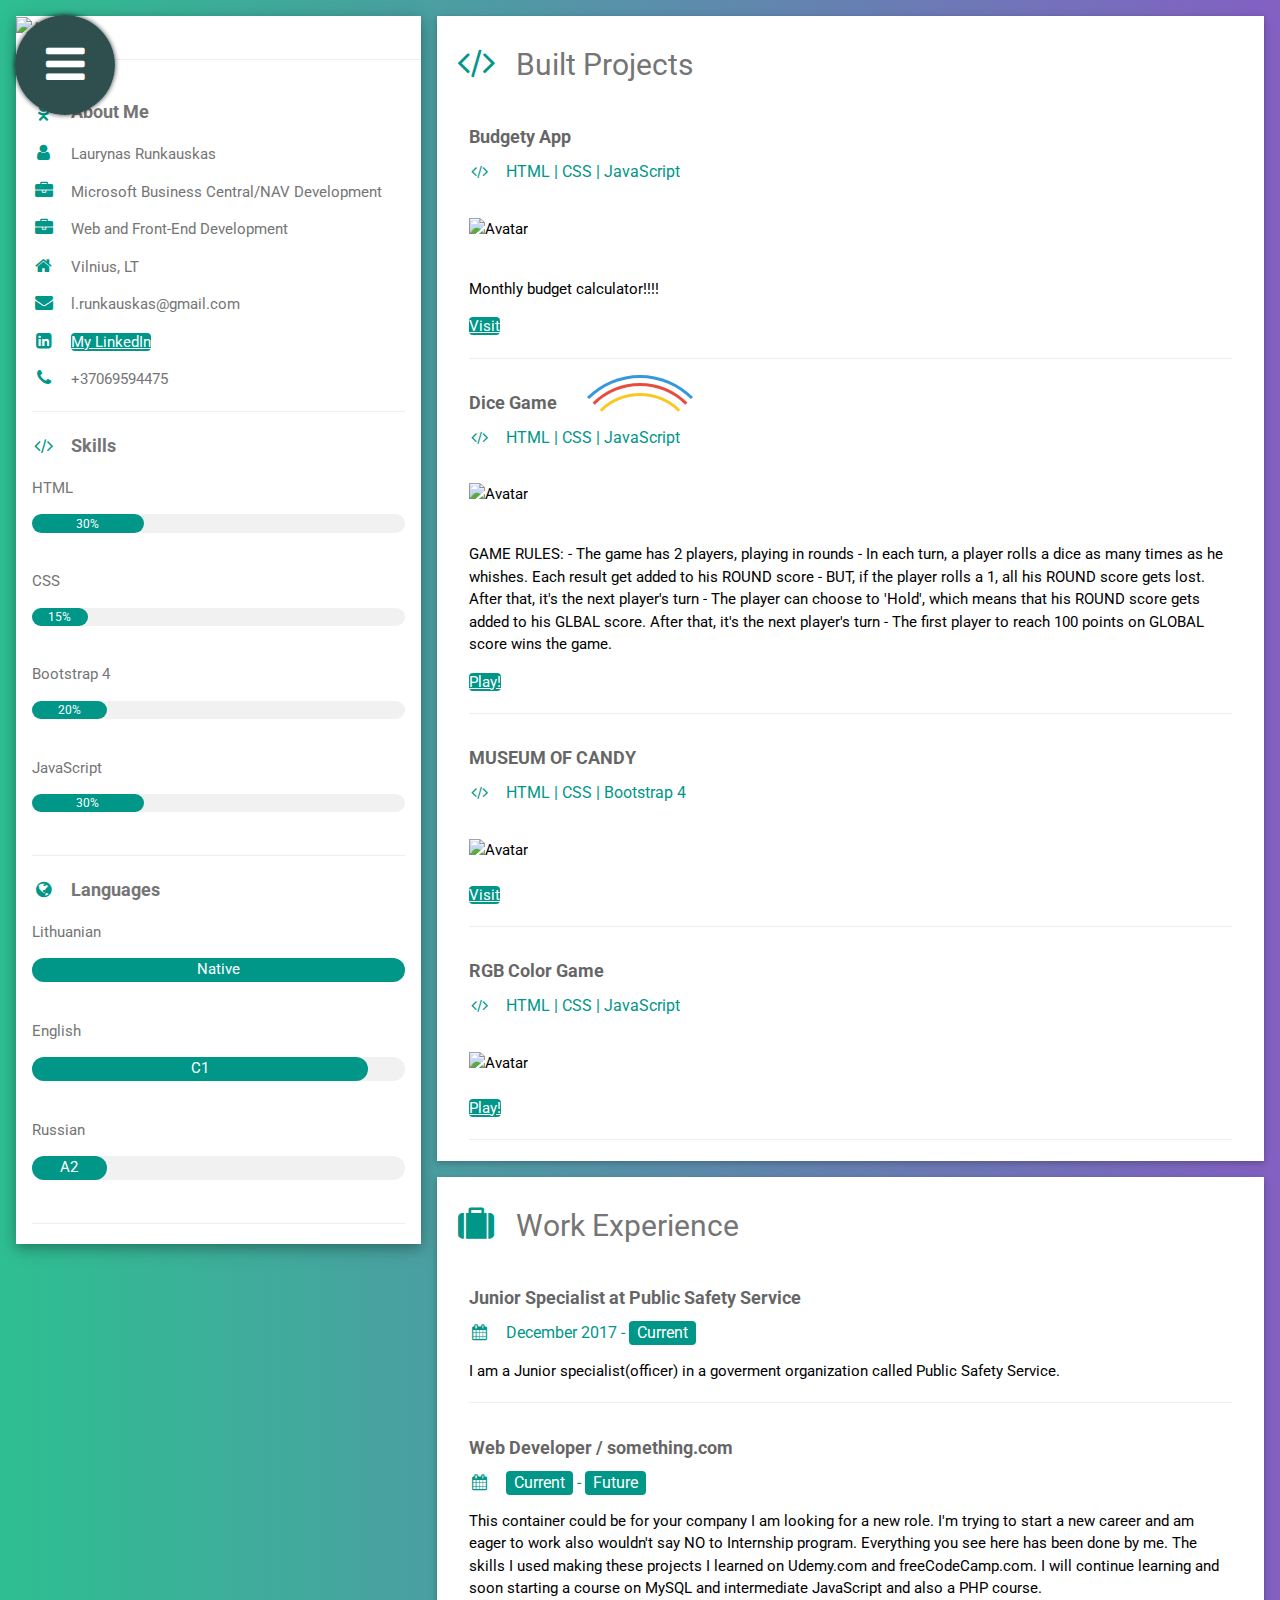
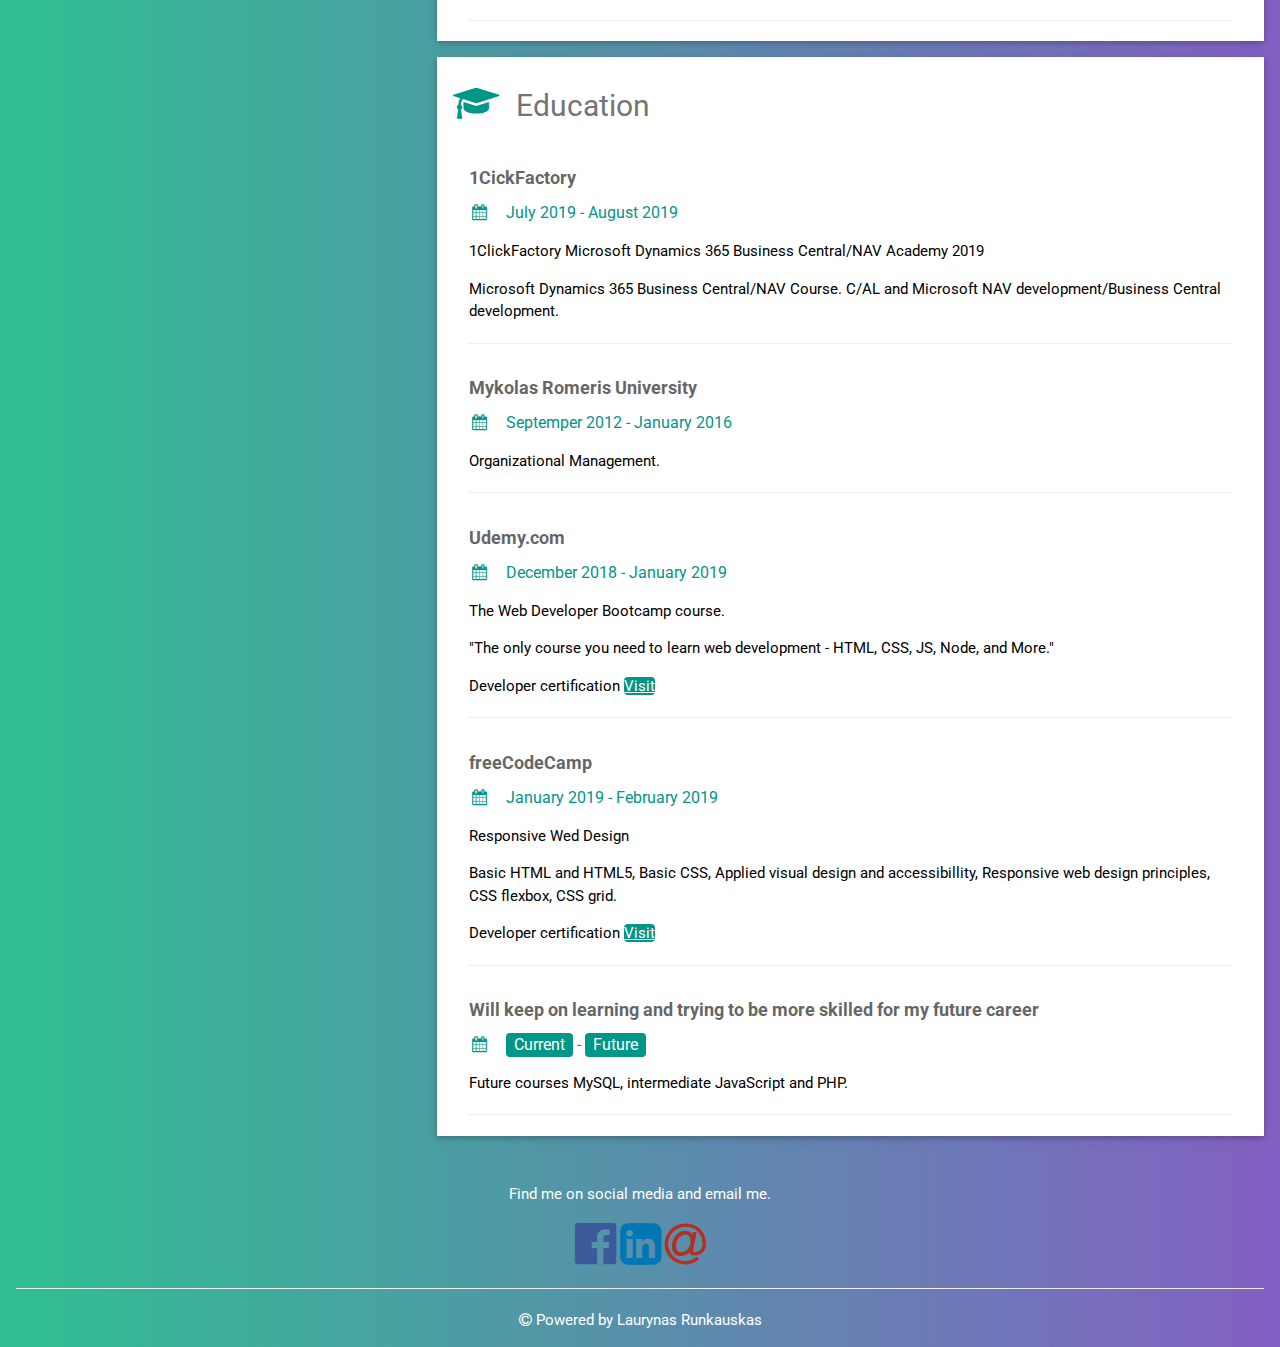
==== index.html @ 0f447ced "Update index.html" ====
<!DOCTYPE html>
<html>
<title>Portfolio of Laurynas</title>
<meta charset="UTF-8">
<meta name="viewport" content="width=device-width, initial-scale=1">
<link rel="stylesheet" href="https://www.w3schools.com/w3css/4/w3.css">
<link rel='stylesheet' href='https://fonts.googleapis.com/css?family=Roboto'>
<link rel="stylesheet" href="https://cdnjs.cloudflare.com/ajax/libs/font-awesome/4.7.0/css/font-awesome.min.css">
<link rel="stylesheet" href="https://stackpath.bootstrapcdn.com/bootstrap/4.1.3/css/bootstrap.min.css" integrity="sha384-MCw98/SFnGE8fJT3GXwEOngsV7Zt27NXFoaoApmYm81iuXoPkFOJwJ8ERdknLPMO"
        crossorigin="anonymous">
<link rel="stylesheet" type="text/css" href="naujas.css">
<script src="https://code.jquery.com/jquery-3.3.1.min.js"></script>
<script src="jquery.preloader.min.js"></script>
<script src="naujas.js"></script>



<body class="w3-light-grey" >

  <div id="preloader">
  <div id="preloader-inner"></div>
</div>

<!-- Page Container -->
<div class="w3-content w3-margin-top"  style="max-width:1400px;">



  <!-- The Grid -->
  <div class="w3-row-padding" >
      <div class="parent2 ">
  <div class="test3"><a href="#me"><i class="fa fa-odnoklassniki fa-2x"></i></a></div>
  <div class="test2"><a href="#education"><i class="fa fa-graduation-cap fa-2x"></i></a></div>
  
  <div class="test1"><a href="#work"><i class="fa fa-suitcase fa-2x"></i></a></div>
  <div class="test4"><a href="#code"><i class="fa fa-code fa-2x"></i></a></div>
  <div class="mask2"><i class="fa fa-bars fa-3x"></i></div>
</div>

  
    <!-- Left Column -->
    <div id="me" class="w3-third">
    
      <div class="w3-white w3-text-grey w3-card-4 ">
        <div class="w3-display-container ">
          <img src="https://scontent.fvno2-1.fna.fbcdn.net/v/t1.0-9/14192503_1400061030023410_7363416971520553893_n.jpg?_nc_cat=104&_nc_oc=AQm1wO5uwEwVlX2RI5PXJh0zUStLdbjX7D4QRnlyTanSY52ar4f2JtWhwYZhlWdV2ik&_nc_ht=scontent.fvno2-1.fna&oh=ecc27ec74d2e6e53774145c41ffa318d&oe=5DDFB403" style="width:100%" alt="Avatar">
          <hr>
          
        </div>

        <div  class="w3-container" >

          <p class="w3-large"><b><i class="fa fa-odnoklassniki fa-fw w3-margin-right w3-text-teal"></i>About Me</b></p>
          
          <p><i class="fa fa-user fa-fw w3-margin-right w3-large w3-text-teal"></i>Laurynas Runkauskas</p>
          <p><i class="fa fa-briefcase fa-fw w3-margin-right w3-large w3-text-teal"></i>Microsoft Business Central/NAV Development</p>
          <p><i class="fa fa-briefcase fa-fw w3-margin-right w3-large w3-text-teal"></i>Web and Front-End Development</p>

          <p><i class="fa fa-home fa-fw w3-margin-right w3-large w3-text-teal"></i>Vilnius, LT</p>
          <p><i class="fa fa-envelope fa-fw w3-margin-right w3-large w3-text-teal"></i>l.runkauskas@gmail.com</p>
          <p><i class="fa fa-linkedin-square fa-fw w3-margin-right w3-large w3-text-teal"></i><a href="https://www.linkedin.com/in/laurynas-runkauskas-780325180" class="btn w3-teal w3-round" target="_blank">My LinkedIn</a></p>
          <p><i class="fa fa-phone fa-fw w3-margin-right w3-large w3-text-teal"></i>+37069594475</p>
          
          <hr>

          <p class="w3-large"><b><i class="fa fa-code fa-fw w3-margin-right w3-text-teal"></i>Skills</b></p>
          <p>HTML</p>
          <div class="w3-light-grey w3-round-xlarge w3-small">
            <div class="w3-container w3-center w3-round-xlarge w3-teal" style="width:30%">30%</div>
          </div>
          <br>
          <p>CSS</p>
          <div class="w3-light-grey w3-round-xlarge w3-small">
            <div class="w3-container w3-center w3-round-xlarge w3-teal" style="width:15%">
              <div class="w3-center w3-text-white">15%</div>
            </div>
          </div>
          <br>
          <p>Bootstrap 4</p>
          <div class="w3-light-grey w3-round-xlarge w3-small">
            <div class="w3-container w3-center w3-round-xlarge w3-teal" style="width:20%">20%</div>
          </div>
          <br>
          <p>JavaScript</p>
          <div class="w3-light-grey w3-round-xlarge w3-small">
            <div class="w3-container w3-center w3-round-xlarge w3-teal" style="width:30%">30%</div>
          </div>
          <br>
          <hr>

          <p class="w3-large w3-text-theme"><b><i class="fa fa-globe fa-fw w3-margin-right w3-text-teal"></i>Languages</b></p>
          <p>Lithuanian</p>
          <div class="w3-light-grey w3-round-xlarge">
            <div class="w3-round-xlarge w3-center w3-teal" style="height:24px;width:100%">Native</div>
          </div>
          <br>
          <p>English</p>
          <div class="w3-light-grey w3-round-xlarge">
            <div class="w3-round-xlarge w3-center w3-teal" style="height:24px;width:90%">C1</div>
          </div>
          <br>
          <p>Russian</p>
          <div class="w3-light-grey w3-round-xlarge">
            <div class="w3-round-xlarge w3-center w3-teal" style="height:24px;width:20%">A2</div>
          </div>
          <br>
          <hr>
          
        </div>
      </div><br>

    <!-- End Left Column -->
    </div>

    <!-- Right Column -->
    <div class="w3-twothird">


       <div id="code" class="w3-container w3-card w3-white w3-margin-bottom">
        <h2 class="w3-text-grey w3-padding-16"><i class="fa fa-code fa-fw w3-margin-right w3-xxlarge w3-text-teal"></i>Built Projects</h2>
          <div class="w3-container">
          <h5 class="w3-opacity"><b>Budgety App</b></h5>
          <h6 class="w3-text-teal"><i class="fa fa-code fa-fw w3-margin-right"></i>HTML | CSS | JavaScript</h6>
          <br>
          <img src="https://raw.githubusercontent.com/ykos16/ykos16.github.io/master/imgs/Budgety.jpg" style="width:50%" alt="Avatar">
          <br>
          <br>
          <p>
            Monthly budget calculator!!!!
          </p>
          <a href="https://ykos16.github.io/budgety/" target="_blank" class="btn w3-teal w3-round">Visit</a>
          <hr>
        </div>
        <div class="w3-container">
          <h5 class="w3-opacity"><b>Dice Game</b></h5>
          <h6 class="w3-text-teal"><i class="fa fa-code fa-fw w3-margin-right"></i>HTML | CSS | JavaScript</h6>
          <br>
          <img src="https://raw.githubusercontent.com/ykos16/ykos16.github.io/master/imgs/DiceGame.jpg" style="width:50%" alt="Avatar">
          <br>
          <br>
          <p>GAME RULES:

          - The game has 2 players, playing in rounds
          - In each turn, a player rolls a dice as many times as he whishes. Each result get added to his ROUND score
          - BUT, if the player rolls a 1, all his ROUND score gets lost. After that, it's the next player's turn
          - The player can choose to 'Hold', which means that his ROUND score gets added to his GLBAL score. After that, it's the next player's turn
          - The first player to reach 100 points on GLOBAL score wins the game.</p>
         
          <a href="https://ykos16.github.io/diceGame/" target="_blank" class="btn w3-teal w3-round">Play!</a>
          <hr>
        </div>
      
        <div class="w3-container">
          <h5 class="w3-opacity"><b>MUSEUM OF CANDY</b></h5>
          <h6 class="w3-text-teal"><i class="fa fa-code fa-fw w3-margin-right"></i>HTML | CSS | Bootstrap 4</h6>
          <br>
          <img src="https://raw.githubusercontent.com/ykos16/ykos16.github.io/master/imgs/candyMuseum.jpg" style="width:50%" alt="Avatar">
          <br>
          <br>
          <a href="https://ykos16.github.io/candy/" target="_blank" class="btn w3-teal w3-round">Visit</a>
          <hr>
        </div>
        <div class="w3-container">
          <h5 class="w3-opacity"><b>RGB Color Game</b></h5>
          <h6 class="w3-text-teal"><i class="fa fa-code fa-fw w3-margin-right"></i>HTML | CSS | JavaScript</h6>
          <div class="w3-display-container">
            <br>
          <img src="https://raw.githubusercontent.com/ykos16/ykos16.github.io/master/imgs/rgbGame.jpg" style="width:50%" alt="Avatar">
          <br>
          <br>
          <a href="https://ykos16.github.io/rgbColorGame/" target="_blank" class="btn w3-teal w3-round">Play!</a>
          
        </div>
          <hr>
        </div>
        
      </div>
    
      <div id="work" class="w3-container w3-card w3-white w3-margin-bottom">
        <h2 class="w3-text-grey w3-padding-16"><i class="fa fa-suitcase fa-fw w3-margin-right w3-xxlarge w3-text-teal"></i>Work Experience</h2>
        <div class="w3-container">
          <h5 class="w3-opacity"><b>Junior Specialist at Public Safety Service</b></h5>
          <h6 class="w3-text-teal"><i class="fa fa-calendar fa-fw w3-margin-right"></i>December 2017 - <span class="w3-tag w3-teal w3-round">Current</span></h6>
          <p>I am a Junior specialist(officer) in a goverment organization called Public Safety Service.</p>
          <hr>
        </div>
        <div class="w3-container">
          <h5 class="w3-opacity"><b>Web Developer / something.com</b></h5>
          <h6 class="w3-text-teal"><i class="fa fa-calendar fa-fw w3-margin-right"></i><span class="w3-tag w3-teal w3-round">Current</span> - <span class="w3-tag w3-teal w3-round">Future</span></h6>
          <p>This container could be for your company I am looking for a new role. I'm trying to start a new career and am eager to work also wouldn't say NO to Internship program. Everything you see here has been done by me. The skills I used making these projects I learned on Udemy.com and freeCodeCamp.com. I will continue learning and soon starting a course on MySQL and intermediate JavaScript and also a PHP course. </p>
          <hr>
        </div>
        
      </div>

      <div id= "education" class="w3-container w3-card w3-white w3-margin-bottom">
        <h2 class="w3-text-grey w3-padding-16"><i class="fa fa-graduation-cap fa-fw w3-margin-right w3-xxlarge w3-text-teal"></i>Education</h2>
        <div class="w3-container">


          <h5 class="w3-opacity"><b>1CickFactory</b></h5>
          <h6 class="w3-text-teal"><i class="fa fa-calendar fa-fw w3-margin-right"></i>July 2019 - August 2019</h6>
          <p>1ClickFactory Microsoft Dynamics 365 Business Central/NAV Academy 2019</p>
          <p>Microsoft Dynamics 365 Business Central/NAV Course. C/AL and Microsoft NAV development/Business Central development.</p>
          
          <hr>
        </div>

        <div class="w3-container">
          <h5 class="w3-opacity"><b>Mykolas Romeris University</b></h5>
          <h6 class="w3-text-teal"><i class="fa fa-calendar fa-fw w3-margin-right"></i>Septemper 2012 - January 2016</h6>
          <p>Organizational Management.</p>
          
          <hr>
        </div>

        <div class="w3-container">
          <h5 class="w3-opacity"><b>Udemy.com</b></h5>
          <h6 class="w3-text-teal"><i class="fa fa-calendar fa-fw w3-margin-right"></i>December 2018 - January 2019</h6>
          <p>The Web Developer Bootcamp course.</p>
          <p>"The only course you need to learn web development - HTML, CSS, JS, Node, and More."</p>
          <p>Developer certification <a href="https://udemy-certificate.s3.amazonaws.com/image/UC-ZFCBYRMS.jpg?l=en_US" target="_blank" class="btn w3-teal w3-round">Visit</a></p>
          <hr>
        </div>
        <div class="w3-container">
          <h5 class="w3-opacity"><b>freeCodeCamp</b></h5>
          <h6 class="w3-text-teal"><i class="fa fa-calendar fa-fw w3-margin-right"></i>January 2019 - February 2019</h6>
          <p>Responsive Wed Design</p>
          <p>Basic HTML and HTML5, Basic CSS, Applied visual design and accessibillity, Responsive web design principles, CSS flexbox, CSS grid.</p>
          <p>Developer certification <a href="https://www.freecodecamp.org/certification/fcc0f2f9623-dba2-40ac-aa48-8b5d98b819f7/responsive-web-design" target="_blank" class="btn w3-teal w3-round">Visit</a></p>
          <hr>
        </div>
        <div class="w3-container">
          <h5 class="w3-opacity"><b>Will keep on learning and trying to be more skilled for my future career</b></h5>
          <h6 class="w3-text-teal"><i class="fa fa-calendar fa-fw w3-margin-right"></i><span class="w3-tag w3-teal w3-round">Current</span> - <span class="w3-tag w3-teal w3-round">Future</span></h6>
          <p>Future courses MySQL, intermediate JavaScript and PHP.</p><hr>
        </div>

      </div>
     



    <!-- End Right Column -->
    </div>
    

  <!-- End Grid -->
  </div>
  
  <!-- End Page Container -->
</div>

<footer class="w3-container w3-teal w3-center w3-margin-top ">
  <p>Find me on social media and email me.</p>
  <a href="https://www.facebook.com/laurynas.runkauskas" target="_blank"><i class="fa fa-facebook-official w3-hover-opacity" style="font-size:48px; color: #3C5A99;"></i></a>
  <a href="https://www.linkedin.com/in/laurynas-runkauskas-780325180" target="_blank"><i class="fa fa-linkedin-square w3-hover-opacity" style="font-size:48px; color: #0077B5;"></i></a>
  <a href="mailto:l.runkauskas@gmail.com" target="_top"><i class="fa fa-at" aria-hidden="true" style="font-size:48px; color: #B23121;"></i></a>
  <hr>

  <p><i class="fa fa-copyright" aria-hidden="true"></i> Powered by Laurynas Runkauskas</a></p>
</footer>
<script>
  $(window).preloader({
  delay: 1500
});
</script>

</body>
</html>
---- naujas.css ----
html,body,h1,h2,h3,h4,h5,h6 {font-family: "Roboto", sans-serif}

body {
background: #8360c3;  /* fallback for old browsers */
background: -webkit-linear-gradient(to right, #2ebf91, #8360c3);  /* Chrome 10-25, Safari 5.1-6 */
background: linear-gradient(to right, #2ebf91, #8360c3); /* W3C, IE 10+/ Edge, Firefox 16+, Chrome 26+, Opera 12+, Safari 7+ */

}
footer {
background: #8360c3;  /* fallback for old browsers */
background: -webkit-linear-gradient(to right, #2ebf91, #8360c3);  /* Chrome 10-25, Safari 5.1-6 */
background: linear-gradient(to right, #2ebf91, #8360c3); /* W3C, IE 10+/ Edge, Firefox 16+, Chrome 26+, Opera 12+, Safari 7+ */

}


.parent2 {
  top:15px;
  left:15px;
  position:fixed;
 display:block;
  width:100px;
  height:100px;
  background-color:transparent;
  border-radius:50%;
  z-index:20;
  -webkit-box-shadow: 0px 0px 5px 0px rgba(0,0,0,0.75);
-moz-box-shadow: 0px 0px 5px 0px rgba(0,0,0,0.75);
box-shadow: 0px 0px 5px 0px rgba(0,0,0,0.75);
}
.test1 {
  width:60%;
  height:60%;
  background-color:dimGray;
  border-radius:50%;
  position:absolute;
  color:white;
  text-align:center;
  line-height:70px;
    top:25%;
  left:25%;
  z-index:19;
  transition: all 500ms cubic-bezier(0.680, -0.550, 0.265, 1.550);
    position:absolute;
}
.test2 {
  width:60%;
  height:60%;
  background-color:dimGray;
  border-radius:50%;
  position:absolute;
  color:white;
  text-align:center;
  line-height:70px;
    top:25%;
  left:25%;
  z-index:19;
  transition: all 500ms cubic-bezier(0.680, -0.550, 0.265, 1.550) .2s;
}
.test3 {
  width:60%;
  height:60%;
  background-color:dimGray;
  border-radius:50%;
  position:absolute;
  color:white;
  text-align:center;
  line-height:70px;
    top:25%;
  left:25%;
  transition: all 500ms cubic-bezier(0.680, -0.550, 0.265, 1.550) .4s;  
}
  .test4 {
  width:60%;
  height:60%;
  background-color:dimGray;
  border-radius:50%;
  position:absolute;
  color:white;
  text-align:center;
  line-height:70px;
  top:25%;
  left:25%;
  transition: all 500ms cubic-bezier(0.680, -0.550, 0.265, 1.550) .6s;  
}
.mask2 {
  top:15px;
  left:15px;
  width:100px;
  height:100px;
  background:darkSlateGray;
  border-radius:50%;
  position:absolute;
  z-index:21;
  color:white;
  text-align:center;
  line-height:120px;
  cursor:pointer;
  position:fixed;
}
#preloader {
  position: fixed;
  top: 0;
  left: 0;
  width: 100%;
  height: 100%;
  z-index: 1000
}

#preloader #preloader-inner {
  display: block;
  position: relative;
  left: 50%;
  top: 50%;
  width: 150px;
  height: 150px;
  margin: -75px 0 0 -75px;
  border-radius: 50%;
  border: 3px solid transparent;
  border-top-color: #3498db;
  animation: spin 2s linear infinite
}

#preloader #preloader-inner:before {
  content: "";
  position: absolute;
  top: 5px;
  left: 5px;
  right: 5px;
  bottom: 5px;
  border-radius: 50%;
  border: 3px solid transparent;
  border-top-color: #e74c3c;
  animation: spin 3s linear infinite
}

#preloader #preloader-inner:after {
  content: "";
  position: absolute;
  top: 15px;
  left: 15px;
  right: 15px;
  bottom: 15px;
  border-radius: 50%;
  border: 3px solid transparent;
  border-top-color: #f9c922;
  animation: spin 1.5s linear infinite
}
@keyframes 
spin { 0% {
transform:rotate(0deg)
}

to { transform: rotate(1turn) }
}
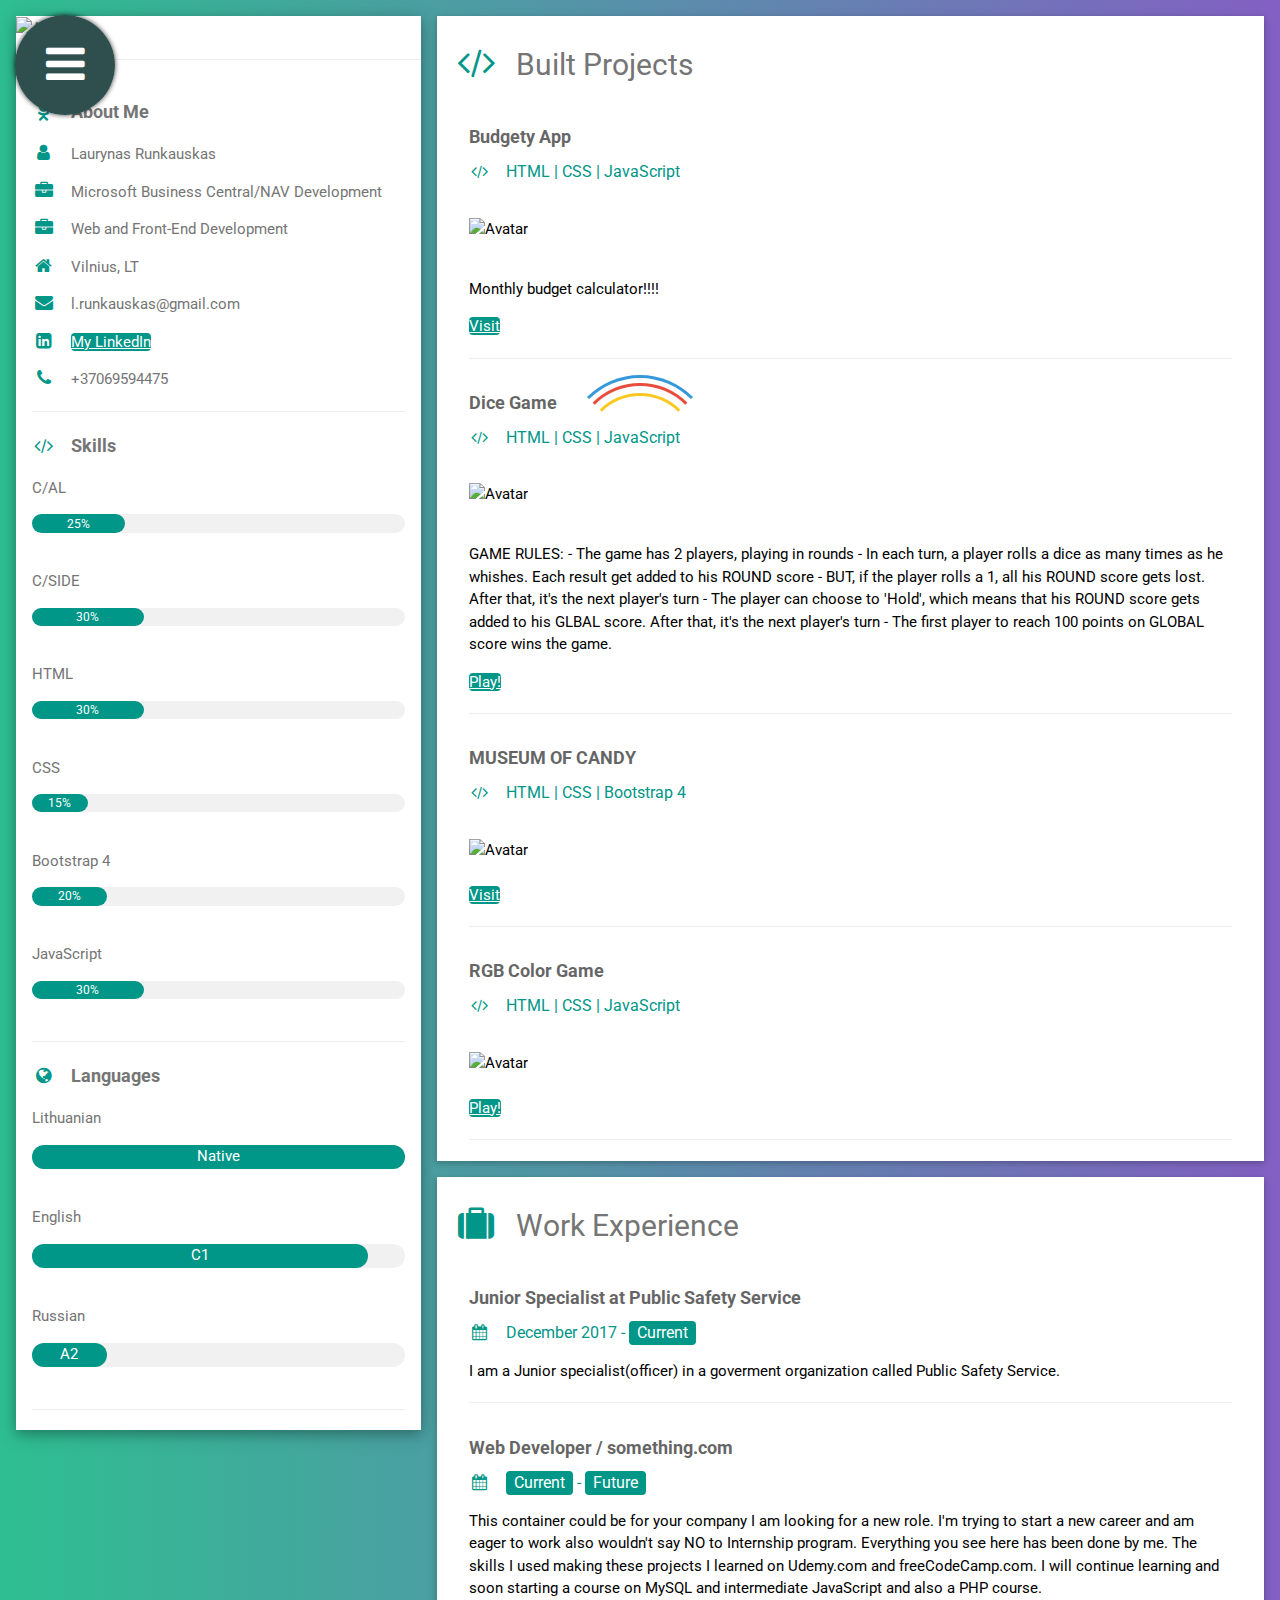
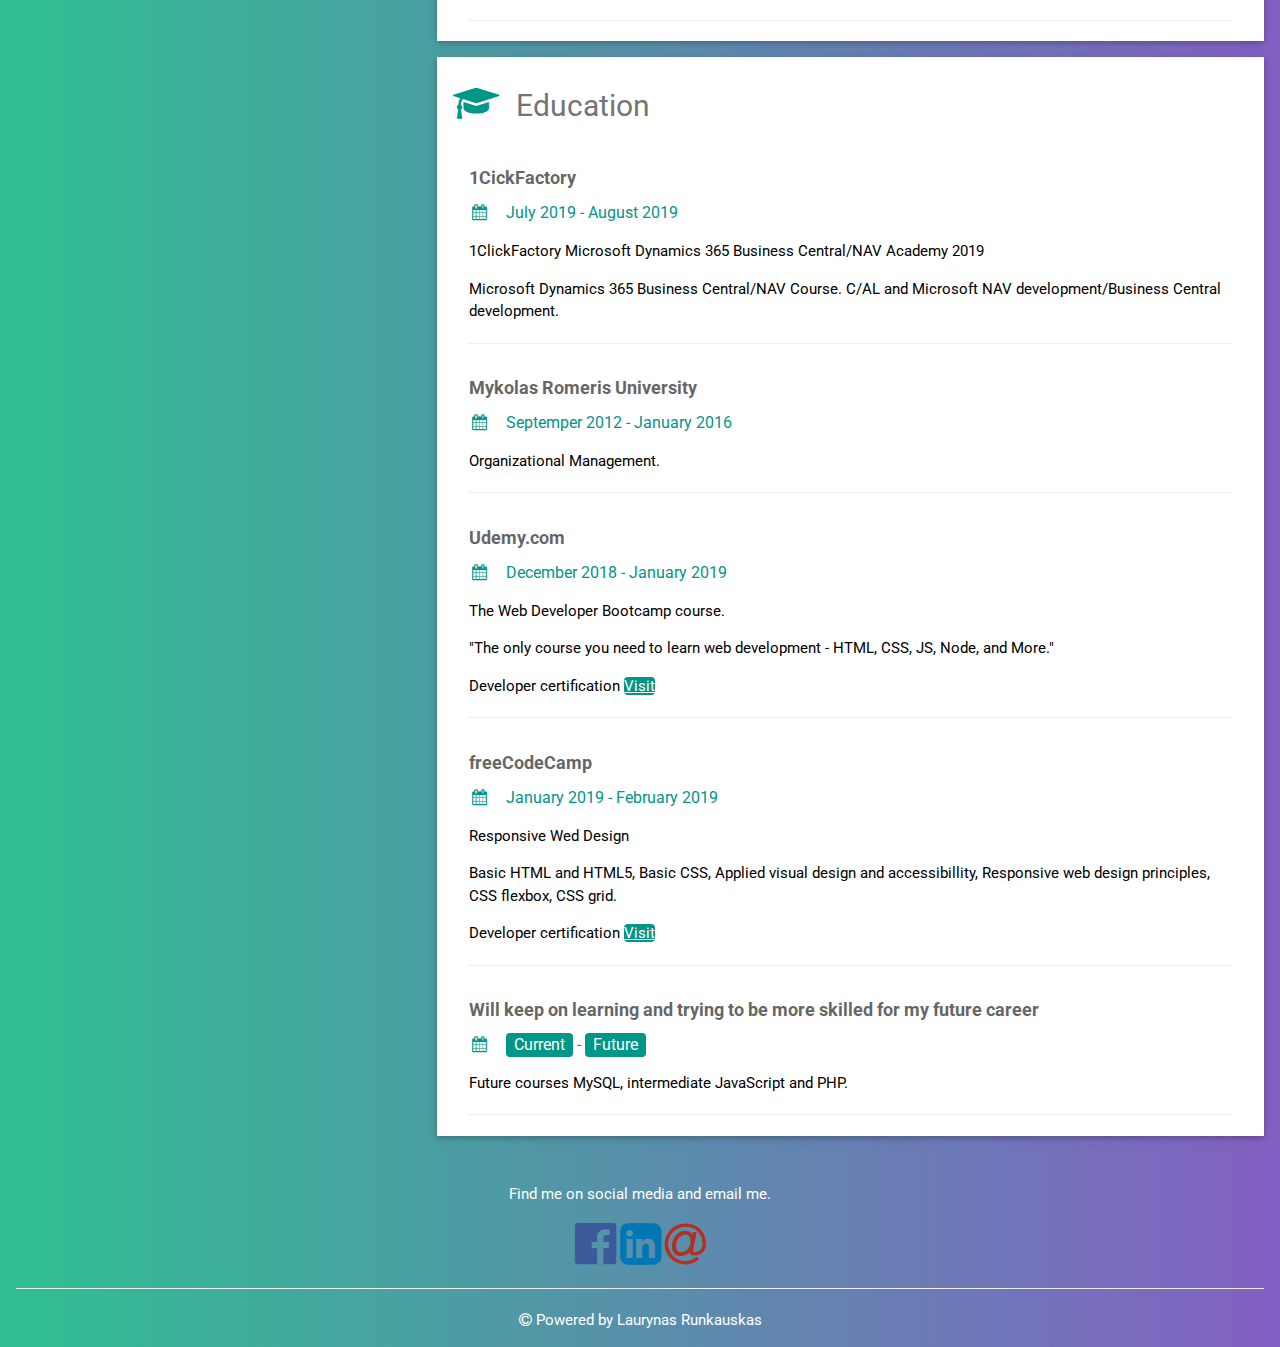
==== commit 5d1e71f4: "Update index.html" ====
--- a/index.html
+++ b/index.html
@@ -64,6 +64,16 @@
           <hr>
 
           <p class="w3-large"><b><i class="fa fa-code fa-fw w3-margin-right w3-text-teal"></i>Skills</b></p>
+          <p>C/AL</p>
+          <div class="w3-light-grey w3-round-xlarge w3-small">
+            <div class="w3-container w3-center w3-round-xlarge w3-teal" style="width:25%">25%</div>
+          </div>
+          <br>
+          <p>C/SIDE</p>
+          <div class="w3-light-grey w3-round-xlarge w3-small">
+            <div class="w3-container w3-center w3-round-xlarge w3-teal" style="width:30%">30%</div>
+          </div>
+          <br>
           <p>HTML</p>
           <div class="w3-light-grey w3-round-xlarge w3-small">
             <div class="w3-container w3-center w3-round-xlarge w3-teal" style="width:30%">30%</div>
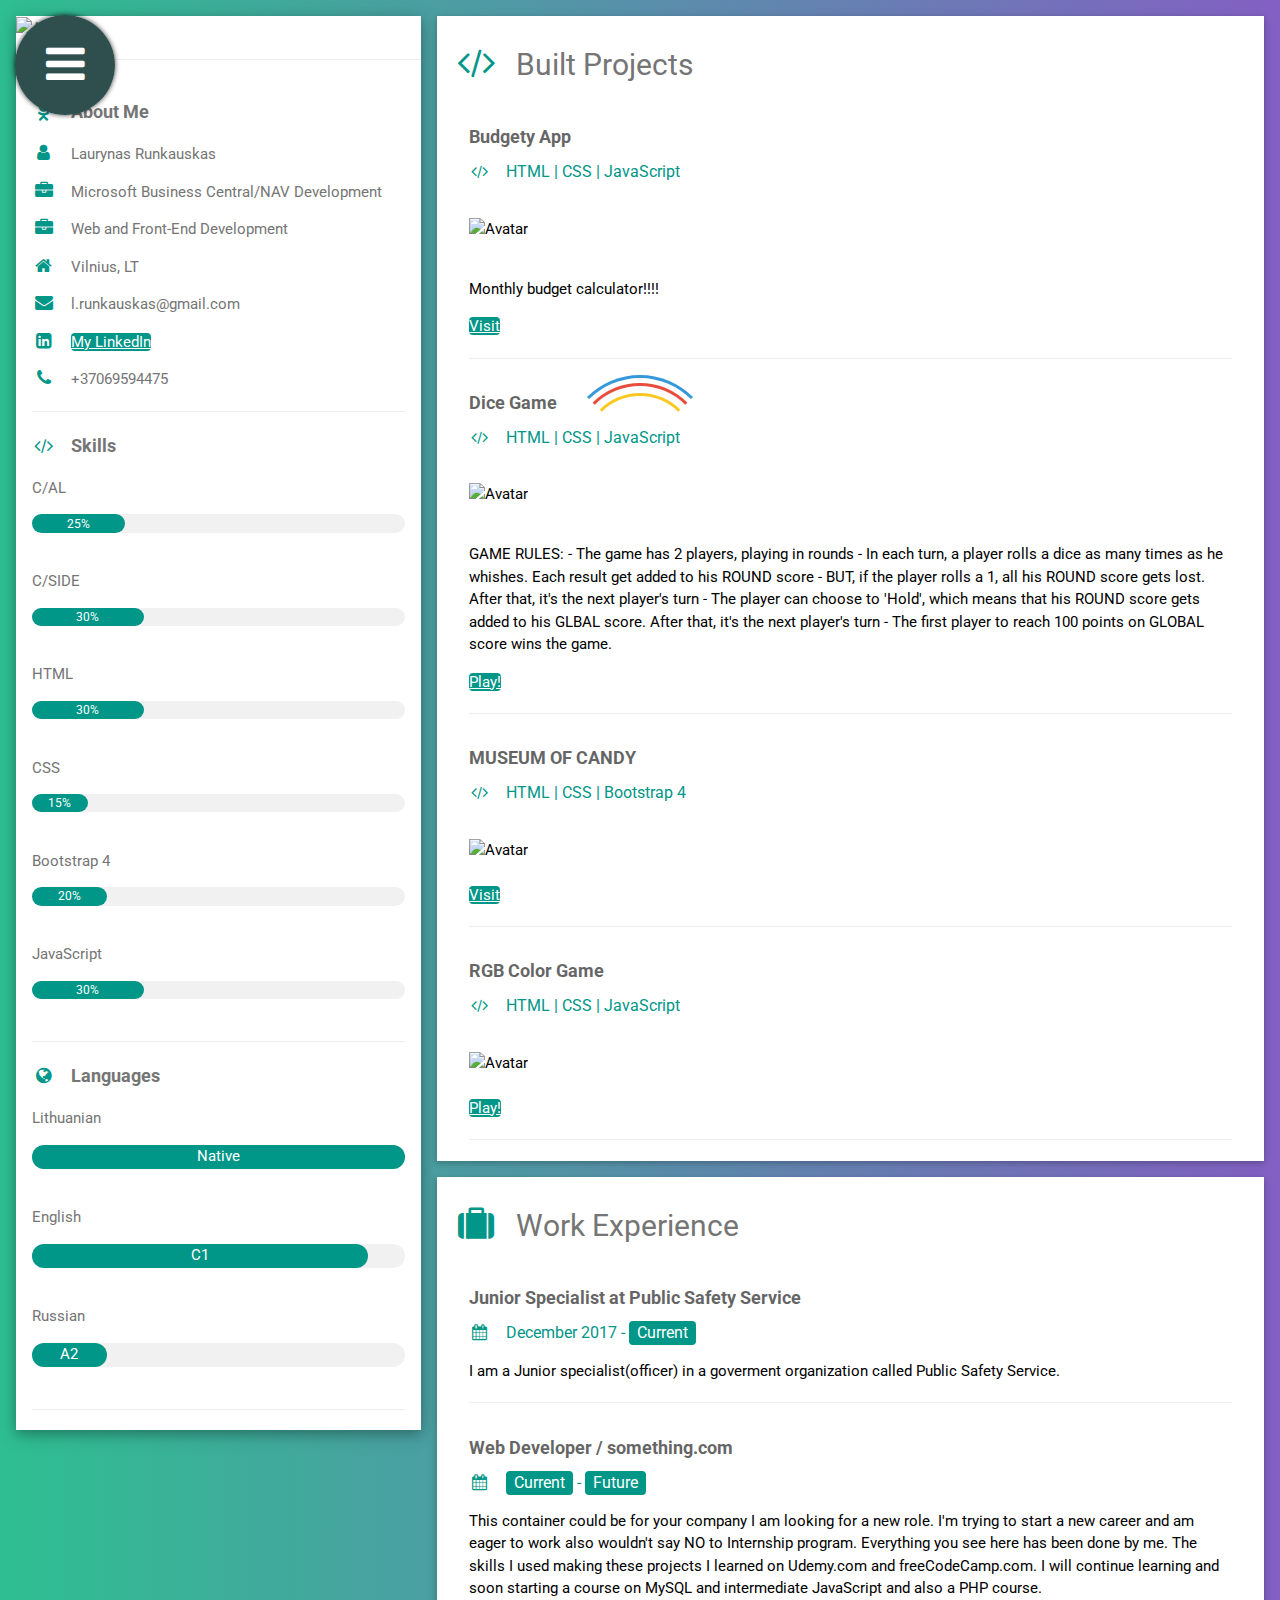
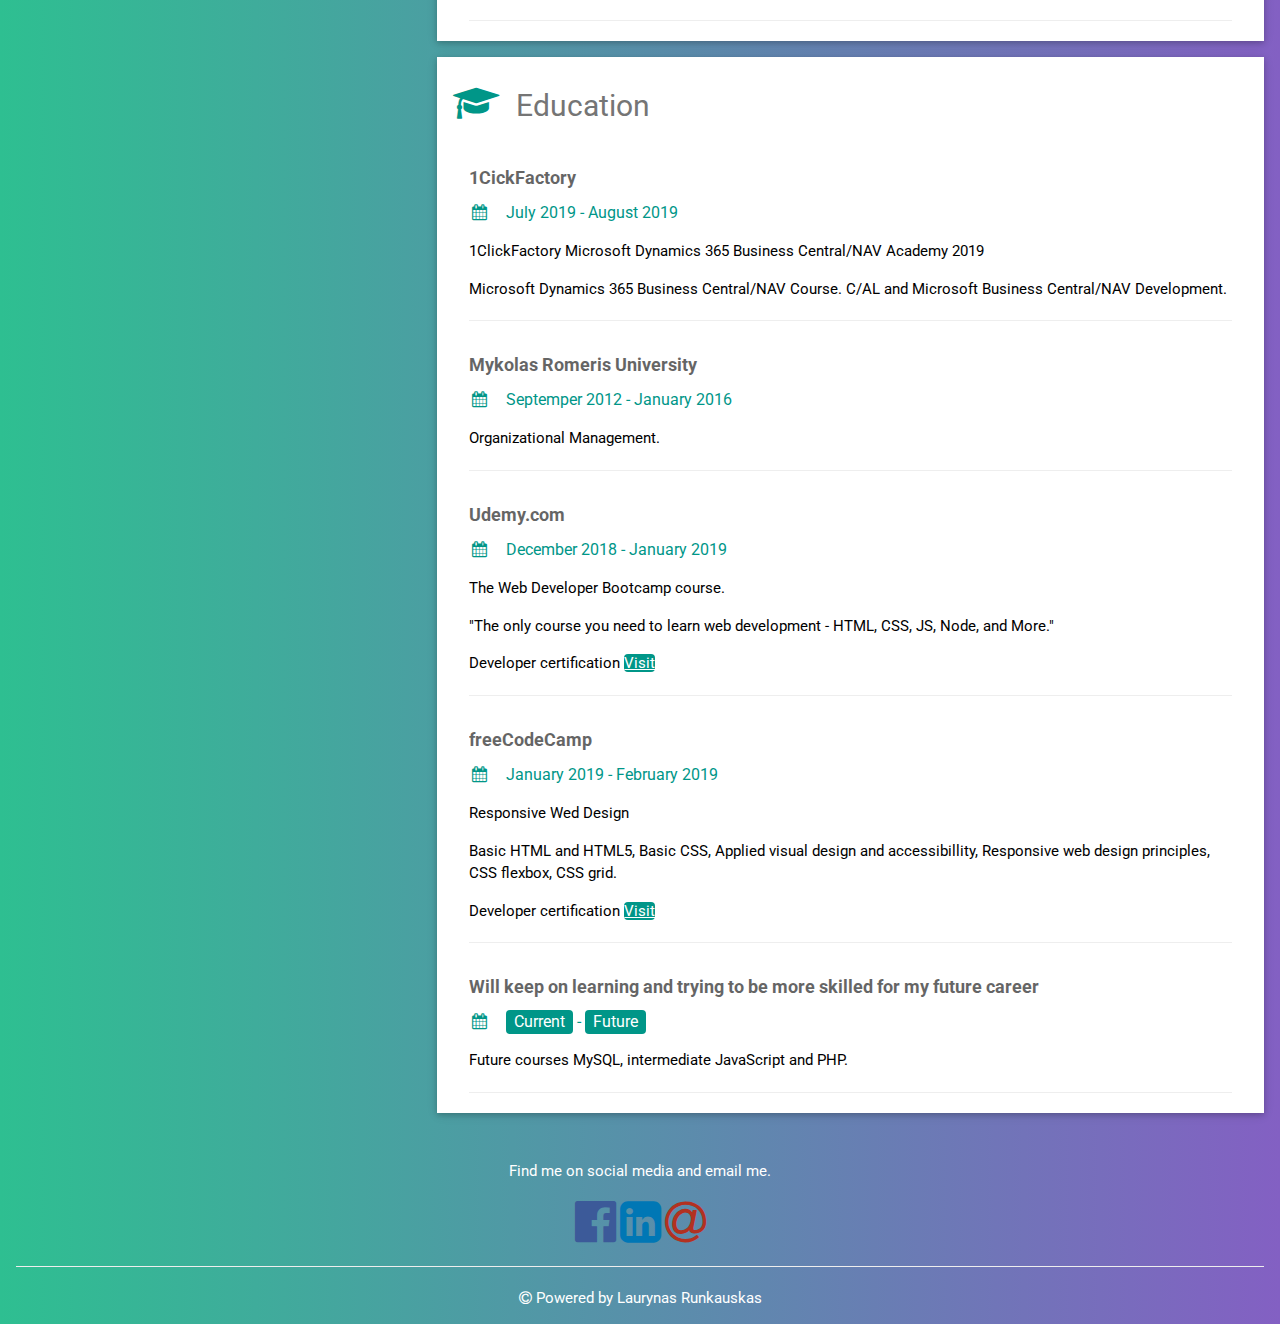
==== commit 8add7ed5: "Update index.html" ====
--- a/index.html
+++ b/index.html
@@ -211,7 +211,7 @@
           <h5 class="w3-opacity"><b>1CickFactory</b></h5>
           <h6 class="w3-text-teal"><i class="fa fa-calendar fa-fw w3-margin-right"></i>July 2019 - August 2019</h6>
           <p>1ClickFactory Microsoft Dynamics 365 Business Central/NAV Academy 2019</p>
-          <p>Microsoft Dynamics 365 Business Central/NAV Course. C/AL and Microsoft NAV development/Business Central development.</p>
+          <p>Microsoft Dynamics 365 Business Central/NAV Course. C/AL and Microsoft Business Central/NAV Development.</p>
           
           <hr>
         </div>
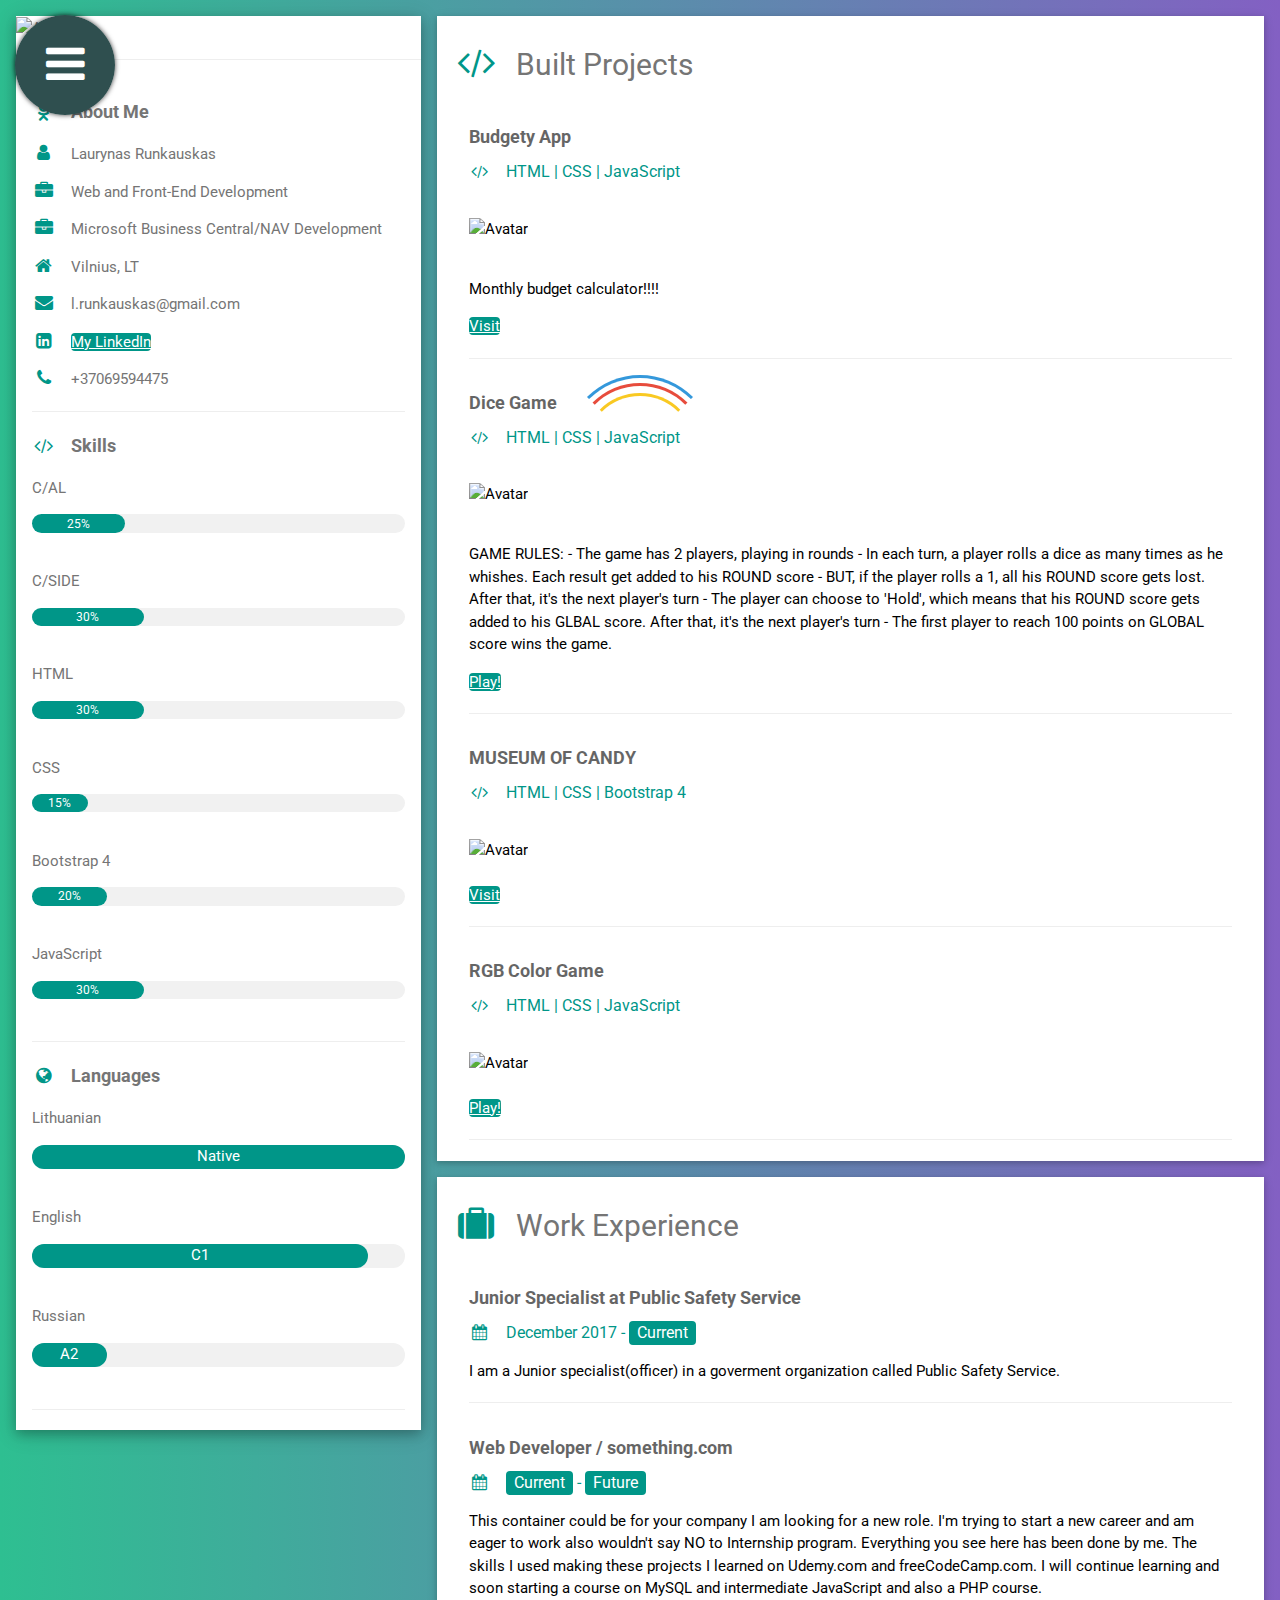
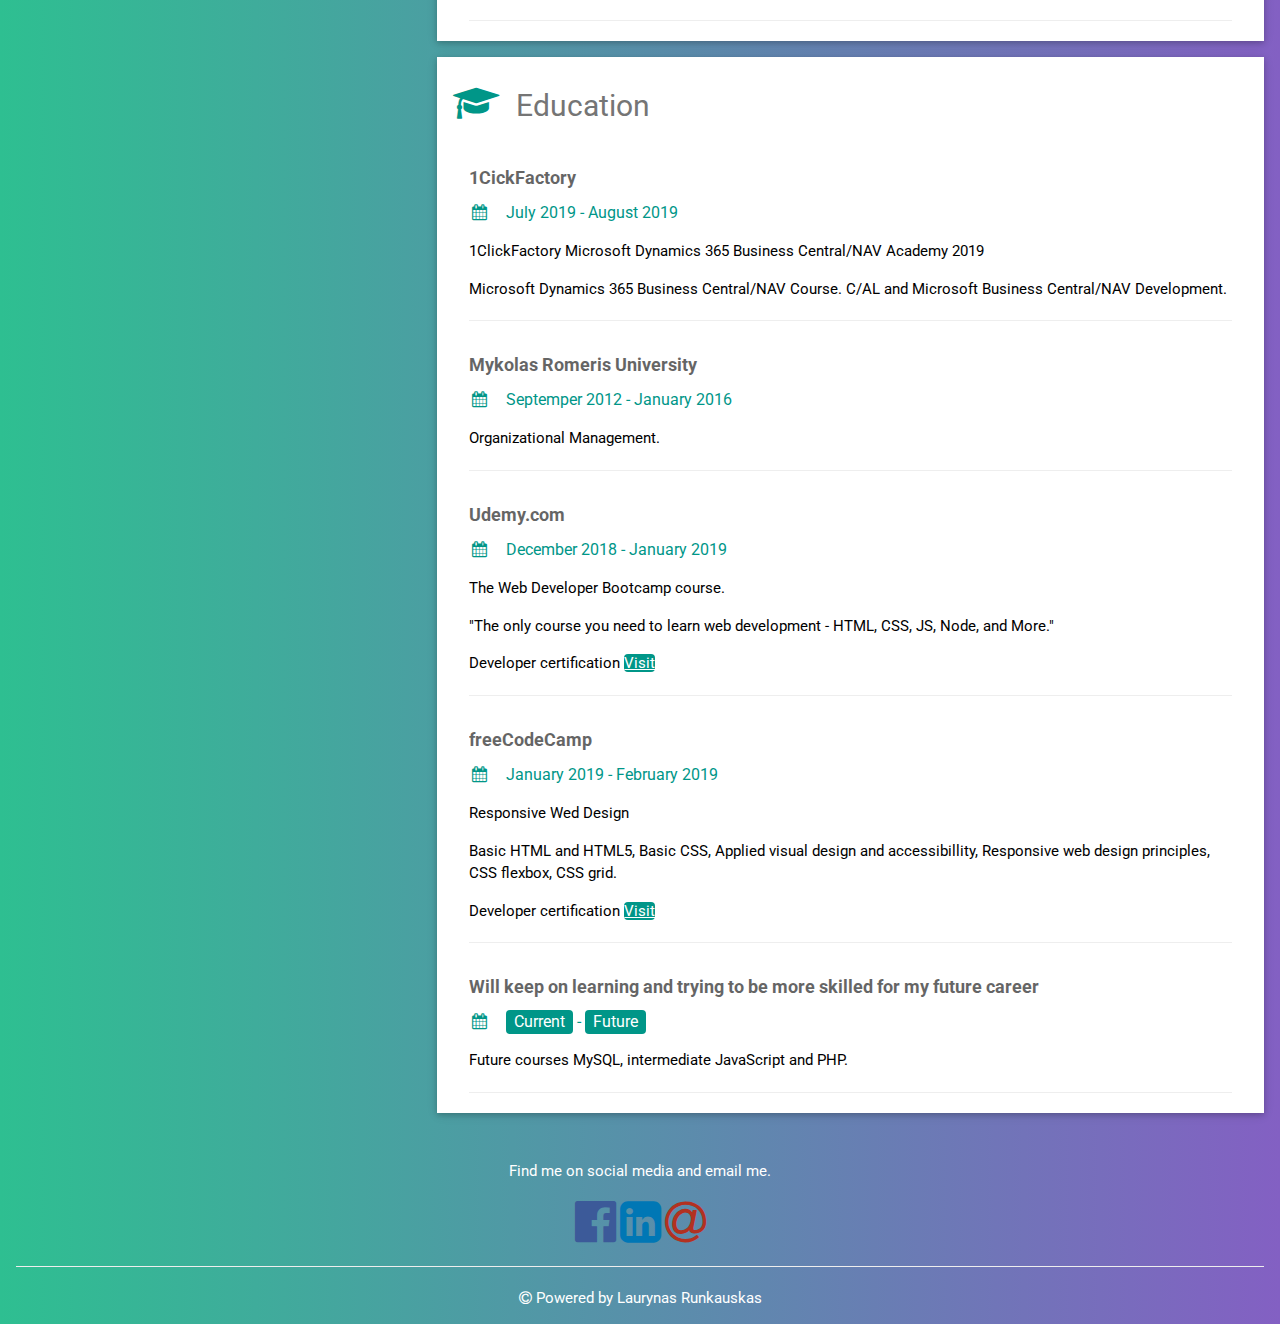
==== commit b695067a: "Update index.html" ====
--- a/index.html
+++ b/index.html
@@ -53,9 +53,8 @@
           <p class="w3-large"><b><i class="fa fa-odnoklassniki fa-fw w3-margin-right w3-text-teal"></i>About Me</b></p>
           
           <p><i class="fa fa-user fa-fw w3-margin-right w3-large w3-text-teal"></i>Laurynas Runkauskas</p>
+          <p><i class="fa fa-briefcase fa-fw w3-margin-right w3-large w3-text-teal"></i>Web and Front-End Development</p>
           <p><i class="fa fa-briefcase fa-fw w3-margin-right w3-large w3-text-teal"></i>Microsoft Business Central/NAV Development</p>
-          <p><i class="fa fa-briefcase fa-fw w3-margin-right w3-large w3-text-teal"></i>Web and Front-End Development</p>
-
           <p><i class="fa fa-home fa-fw w3-margin-right w3-large w3-text-teal"></i>Vilnius, LT</p>
           <p><i class="fa fa-envelope fa-fw w3-margin-right w3-large w3-text-teal"></i>l.runkauskas@gmail.com</p>
           <p><i class="fa fa-linkedin-square fa-fw w3-margin-right w3-large w3-text-teal"></i><a href="https://www.linkedin.com/in/laurynas-runkauskas-780325180" class="btn w3-teal w3-round" target="_blank">My LinkedIn</a></p>
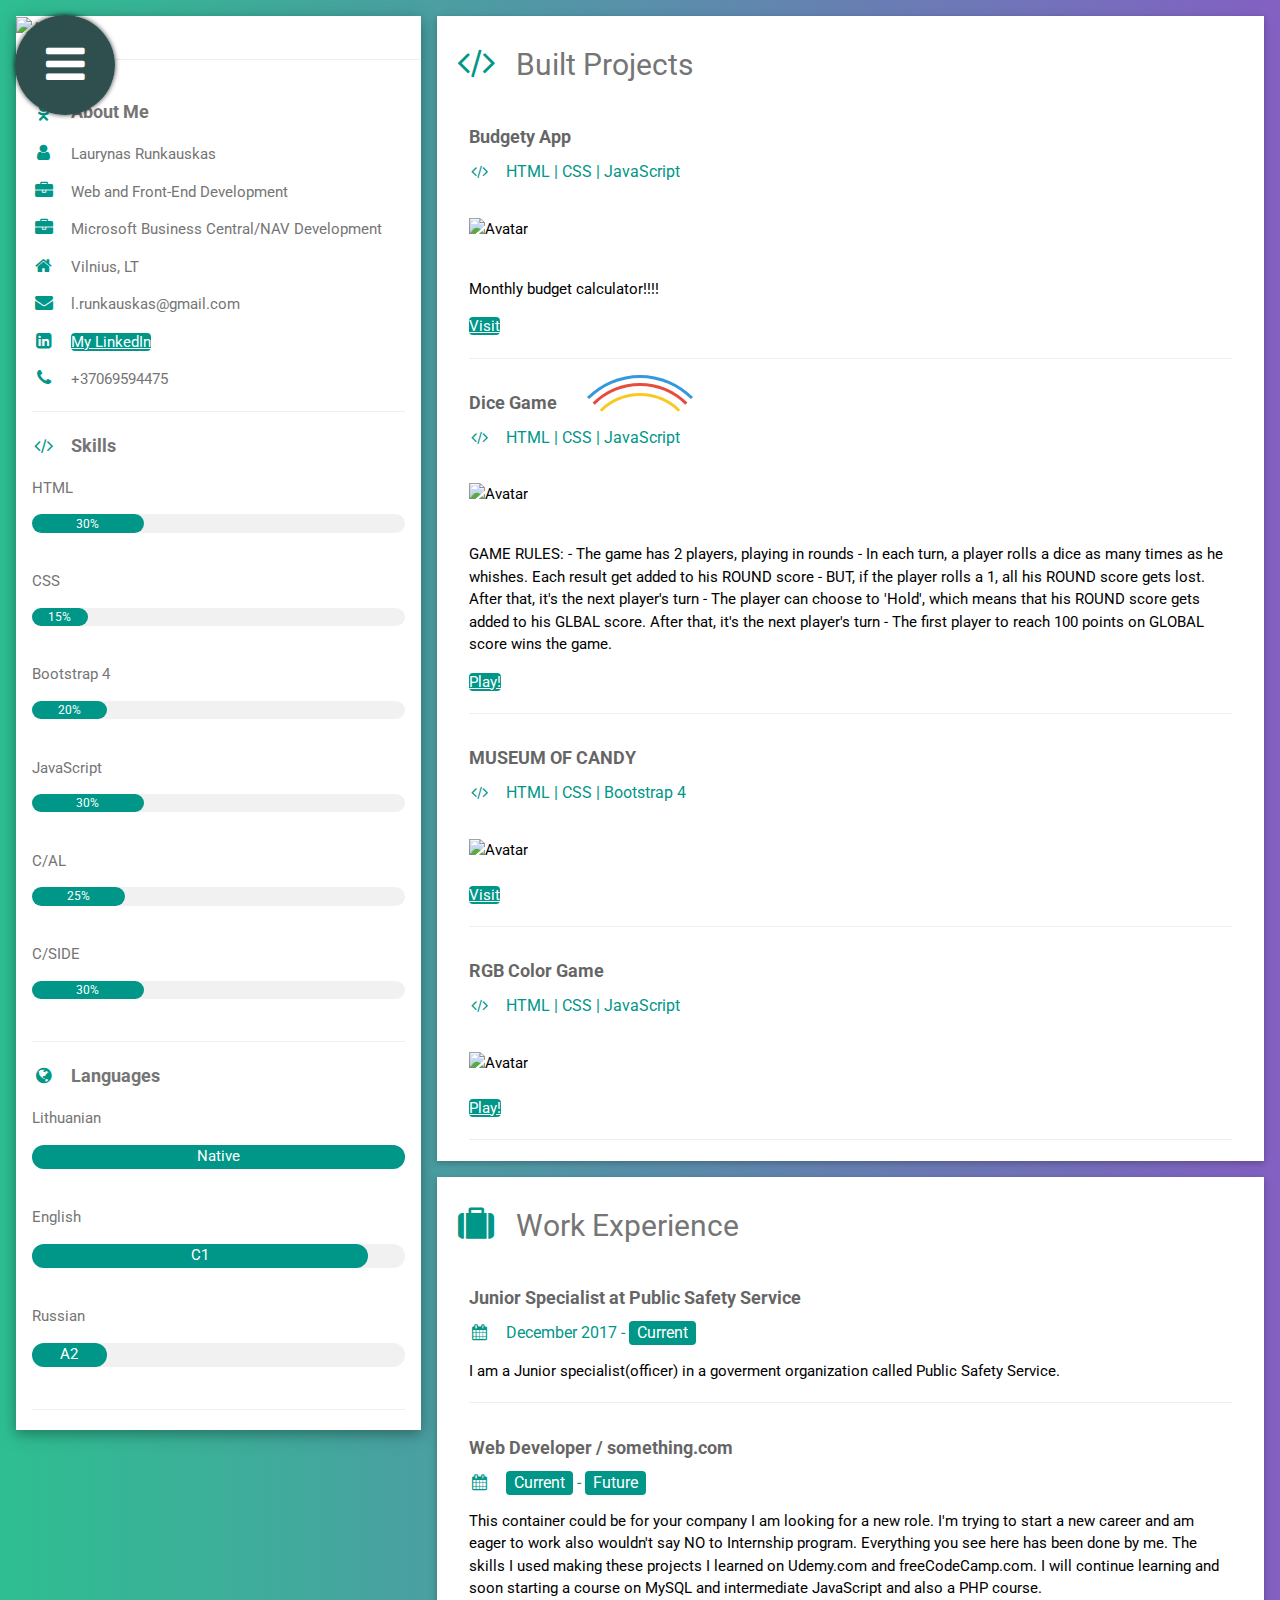
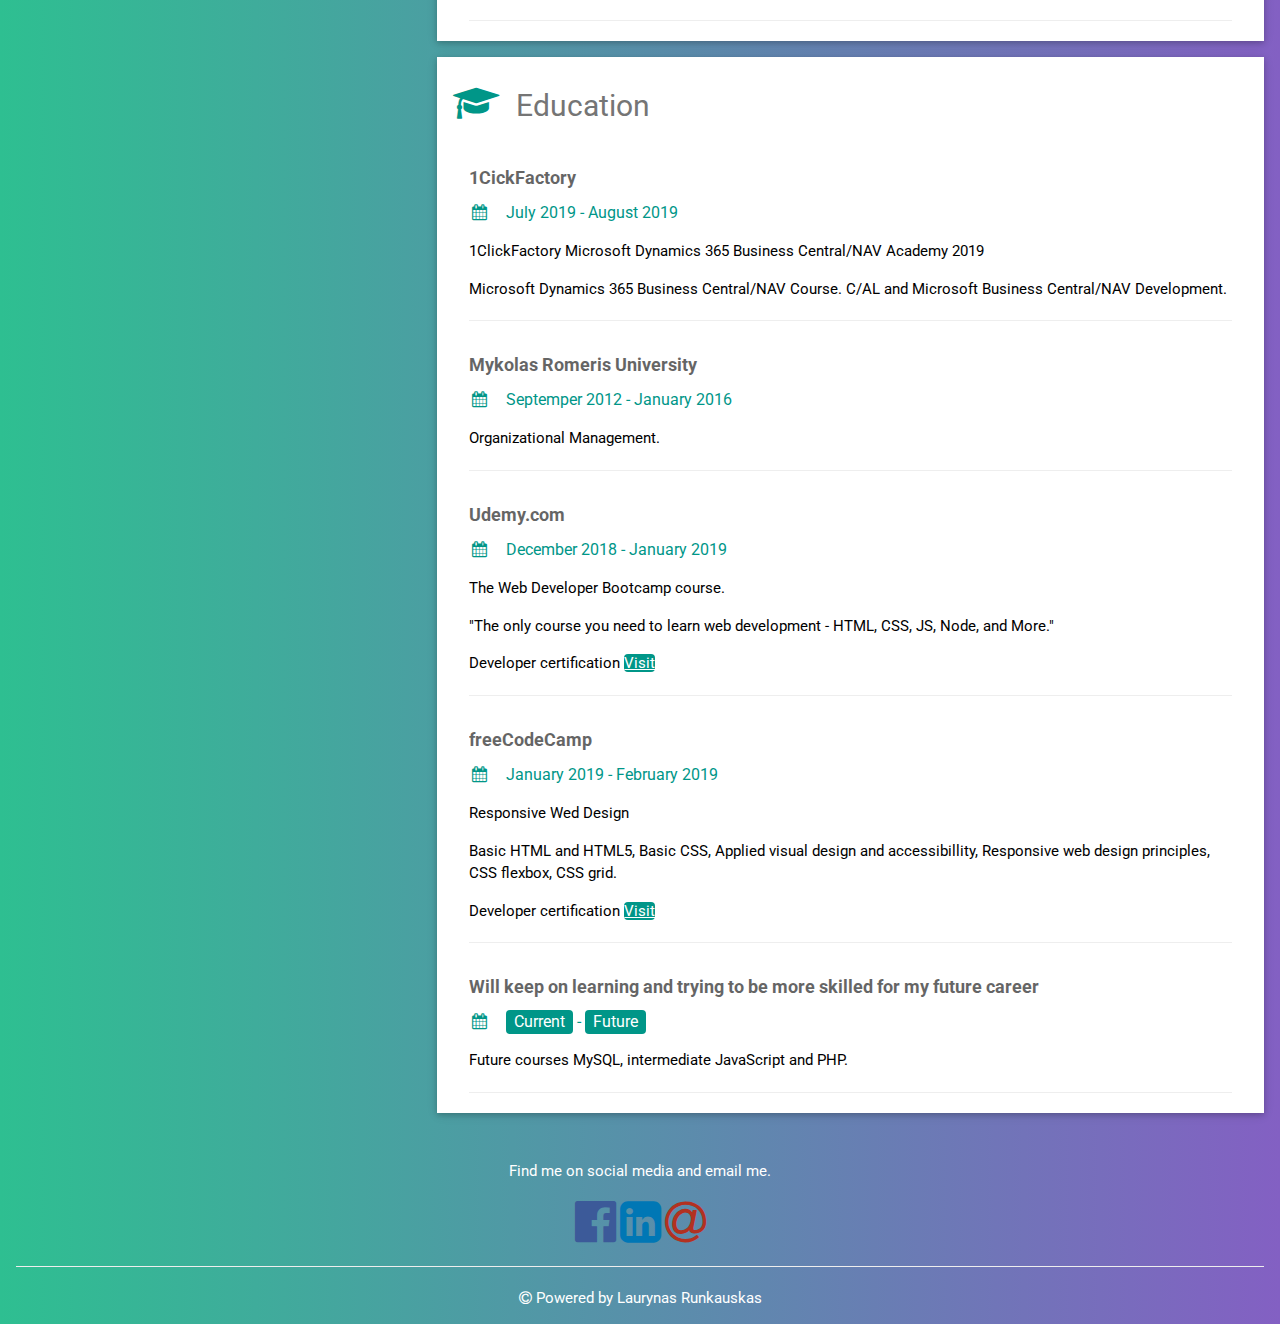
==== commit f146fc05: "Update index.html" ====
--- a/index.html
+++ b/index.html
@@ -63,16 +63,7 @@
           <hr>
 
           <p class="w3-large"><b><i class="fa fa-code fa-fw w3-margin-right w3-text-teal"></i>Skills</b></p>
-          <p>C/AL</p>
-          <div class="w3-light-grey w3-round-xlarge w3-small">
-            <div class="w3-container w3-center w3-round-xlarge w3-teal" style="width:25%">25%</div>
-          </div>
-          <br>
-          <p>C/SIDE</p>
-          <div class="w3-light-grey w3-round-xlarge w3-small">
-            <div class="w3-container w3-center w3-round-xlarge w3-teal" style="width:30%">30%</div>
-          </div>
-          <br>
+          
           <p>HTML</p>
           <div class="w3-light-grey w3-round-xlarge w3-small">
             <div class="w3-container w3-center w3-round-xlarge w3-teal" style="width:30%">30%</div>
@@ -91,6 +82,16 @@
           </div>
           <br>
           <p>JavaScript</p>
+          <div class="w3-light-grey w3-round-xlarge w3-small">
+            <div class="w3-container w3-center w3-round-xlarge w3-teal" style="width:30%">30%</div>
+          </div>
+          <br>
+          <p>C/AL</p>
+          <div class="w3-light-grey w3-round-xlarge w3-small">
+            <div class="w3-container w3-center w3-round-xlarge w3-teal" style="width:25%">25%</div>
+          </div>
+          <br>
+          <p>C/SIDE</p>
           <div class="w3-light-grey w3-round-xlarge w3-small">
             <div class="w3-container w3-center w3-round-xlarge w3-teal" style="width:30%">30%</div>
           </div>
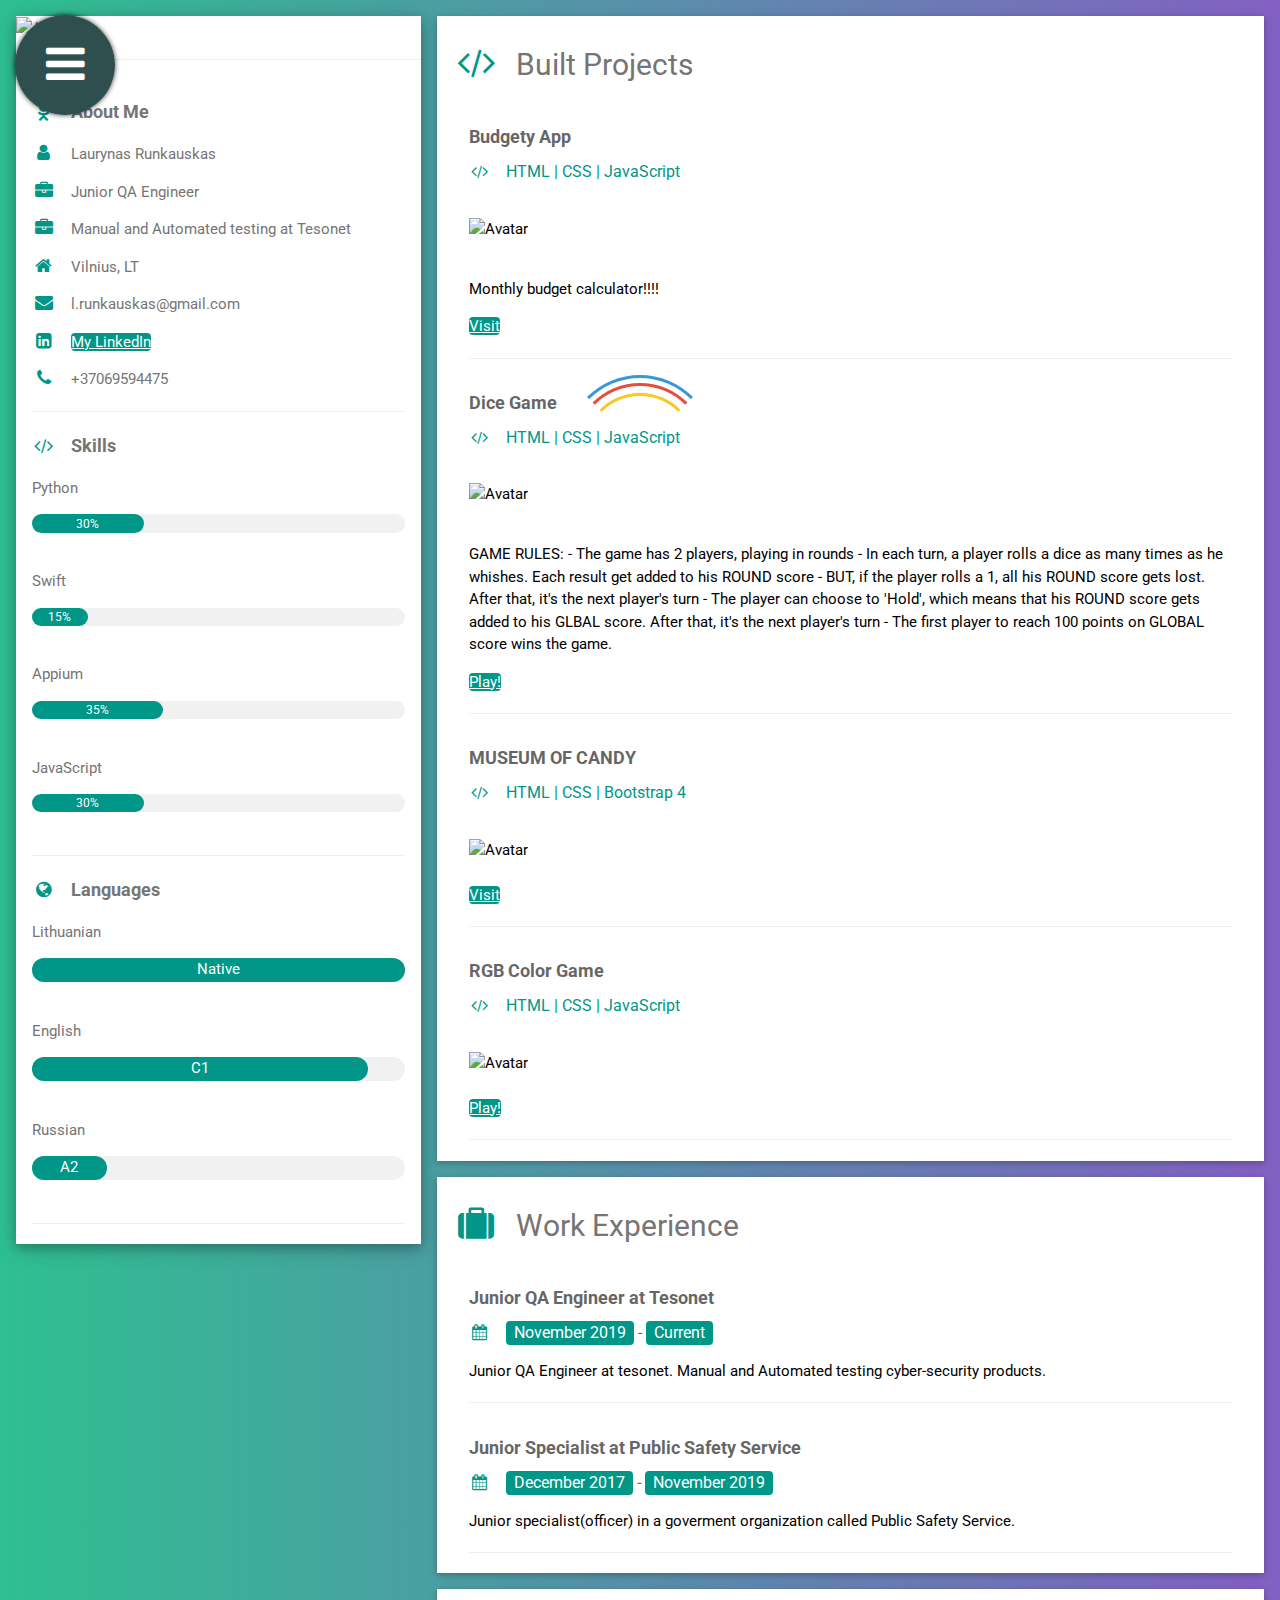
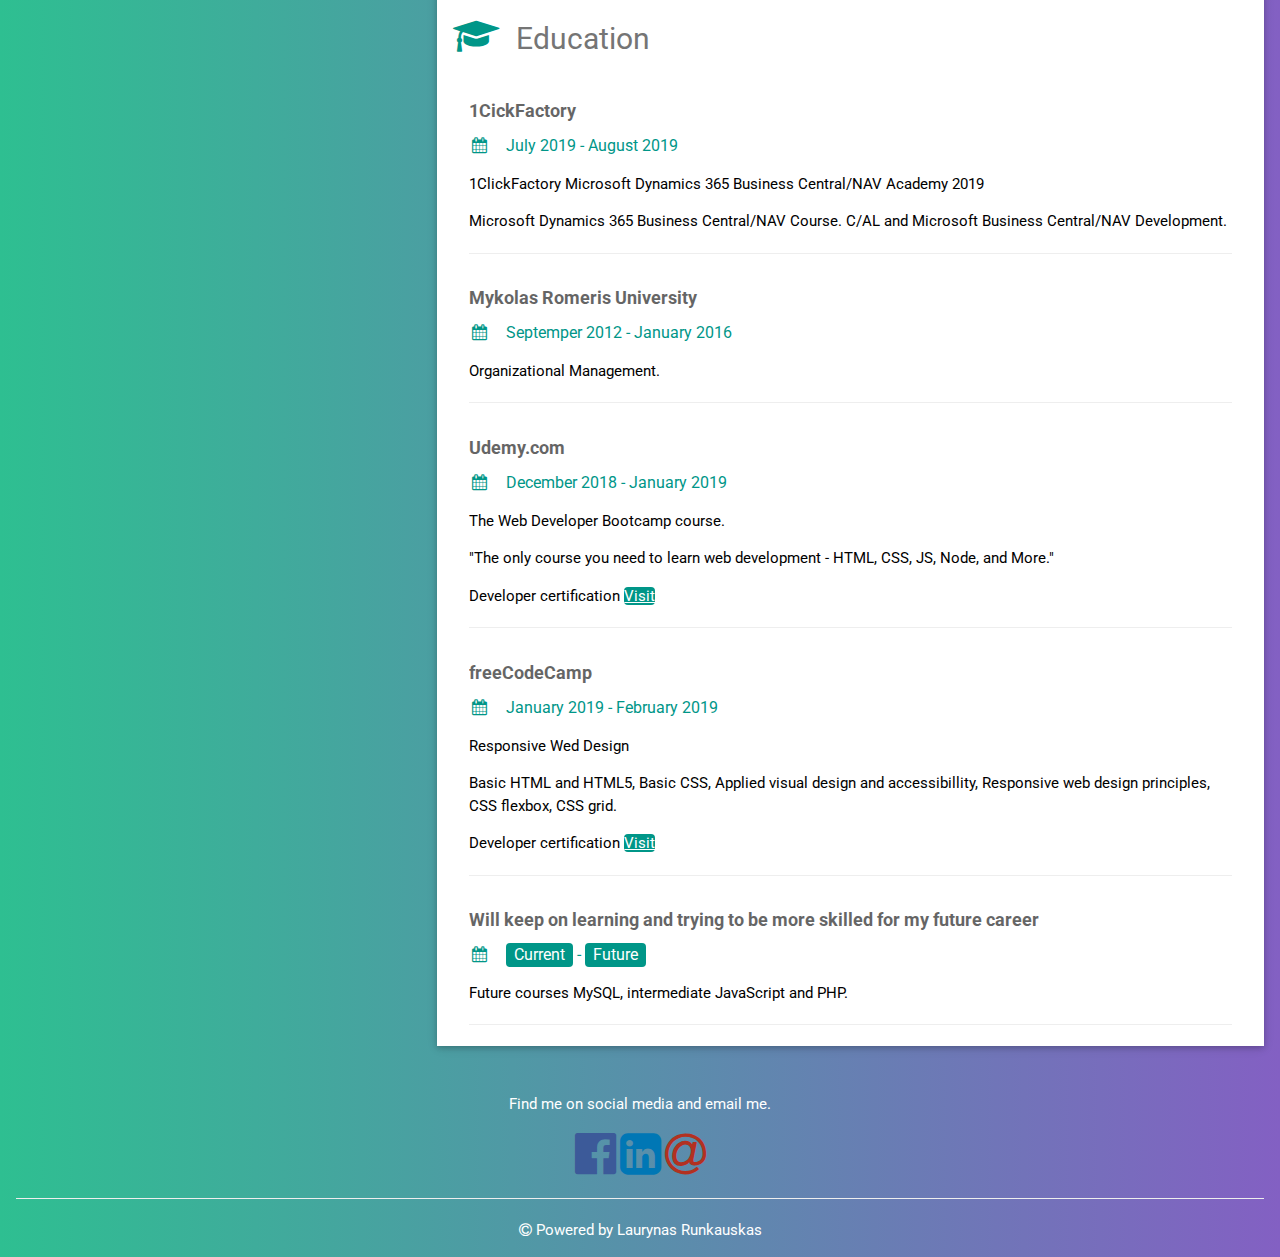
==== commit 9a500528: "Update index.html" ====
--- a/index.html
+++ b/index.html
@@ -43,7 +43,7 @@
     
       <div class="w3-white w3-text-grey w3-card-4 ">
         <div class="w3-display-container ">
-          <img src="https://scontent.fvno2-1.fna.fbcdn.net/v/t1.0-9/14192503_1400061030023410_7363416971520553893_n.jpg?_nc_cat=104&_nc_oc=AQm1wO5uwEwVlX2RI5PXJh0zUStLdbjX7D4QRnlyTanSY52ar4f2JtWhwYZhlWdV2ik&_nc_ht=scontent.fvno2-1.fna&oh=ecc27ec74d2e6e53774145c41ffa318d&oe=5DDFB403" style="width:100%" alt="Avatar">
+          <img src="https://raw.githubusercontent.com/ykos16/ykos16.github.io/master/imgs/as.jpg" style="width:100%" alt="Avatar">
           <hr>
           
         </div>
@@ -53,8 +53,8 @@
           <p class="w3-large"><b><i class="fa fa-odnoklassniki fa-fw w3-margin-right w3-text-teal"></i>About Me</b></p>
           
           <p><i class="fa fa-user fa-fw w3-margin-right w3-large w3-text-teal"></i>Laurynas Runkauskas</p>
-          <p><i class="fa fa-briefcase fa-fw w3-margin-right w3-large w3-text-teal"></i>Web and Front-End Development</p>
-          <p><i class="fa fa-briefcase fa-fw w3-margin-right w3-large w3-text-teal"></i>Microsoft Business Central/NAV Development</p>
+          <p><i class="fa fa-briefcase fa-fw w3-margin-right w3-large w3-text-teal"></i>Junior QA Engineer</p>
+          <p><i class="fa fa-briefcase fa-fw w3-margin-right w3-large w3-text-teal"></i>Manual and Automated testing at Tesonet</p>
           <p><i class="fa fa-home fa-fw w3-margin-right w3-large w3-text-teal"></i>Vilnius, LT</p>
           <p><i class="fa fa-envelope fa-fw w3-margin-right w3-large w3-text-teal"></i>l.runkauskas@gmail.com</p>
           <p><i class="fa fa-linkedin-square fa-fw w3-margin-right w3-large w3-text-teal"></i><a href="https://www.linkedin.com/in/laurynas-runkauskas-780325180" class="btn w3-teal w3-round" target="_blank">My LinkedIn</a></p>
@@ -64,34 +64,24 @@
 
           <p class="w3-large"><b><i class="fa fa-code fa-fw w3-margin-right w3-text-teal"></i>Skills</b></p>
           
-          <p>HTML</p>
+          <p>Python</p>
           <div class="w3-light-grey w3-round-xlarge w3-small">
             <div class="w3-container w3-center w3-round-xlarge w3-teal" style="width:30%">30%</div>
           </div>
           <br>
-          <p>CSS</p>
+          <p>Swift</p>
           <div class="w3-light-grey w3-round-xlarge w3-small">
             <div class="w3-container w3-center w3-round-xlarge w3-teal" style="width:15%">
               <div class="w3-center w3-text-white">15%</div>
             </div>
           </div>
           <br>
-          <p>Bootstrap 4</p>
-          <div class="w3-light-grey w3-round-xlarge w3-small">
-            <div class="w3-container w3-center w3-round-xlarge w3-teal" style="width:20%">20%</div>
+          <p>Appium</p>
+          <div class="w3-light-grey w3-round-xlarge w3-small">
+            <div class="w3-container w3-center w3-round-xlarge w3-teal" style="width:35%">35%</div>
           </div>
           <br>
           <p>JavaScript</p>
-          <div class="w3-light-grey w3-round-xlarge w3-small">
-            <div class="w3-container w3-center w3-round-xlarge w3-teal" style="width:30%">30%</div>
-          </div>
-          <br>
-          <p>C/AL</p>
-          <div class="w3-light-grey w3-round-xlarge w3-small">
-            <div class="w3-container w3-center w3-round-xlarge w3-teal" style="width:25%">25%</div>
-          </div>
-          <br>
-          <p>C/SIDE</p>
           <div class="w3-light-grey w3-round-xlarge w3-small">
             <div class="w3-container w3-center w3-round-xlarge w3-teal" style="width:30%">30%</div>
           </div>
@@ -188,18 +178,19 @@
     
       <div id="work" class="w3-container w3-card w3-white w3-margin-bottom">
         <h2 class="w3-text-grey w3-padding-16"><i class="fa fa-suitcase fa-fw w3-margin-right w3-xxlarge w3-text-teal"></i>Work Experience</h2>
+         <div class="w3-container">
+          <h5 class="w3-opacity"><b>Junior QA Engineer at Tesonet</b></h5>
+          <h6 class="w3-text-teal"><i class="fa fa-calendar fa-fw w3-margin-right"></i><span class="w3-tag w3-teal w3-round">November 2019</span> - <span class="w3-tag w3-teal w3-round">Current</span></h6>
+          <p>Junior QA Engineer at tesonet. Manual and Automated testing cyber-security products.</p>
+          <hr>
+        </div>
         <div class="w3-container">
           <h5 class="w3-opacity"><b>Junior Specialist at Public Safety Service</b></h5>
-          <h6 class="w3-text-teal"><i class="fa fa-calendar fa-fw w3-margin-right"></i>December 2017 - <span class="w3-tag w3-teal w3-round">Current</span></h6>
-          <p>I am a Junior specialist(officer) in a goverment organization called Public Safety Service.</p>
-          <hr>
-        </div>
-        <div class="w3-container">
-          <h5 class="w3-opacity"><b>Web Developer / something.com</b></h5>
-          <h6 class="w3-text-teal"><i class="fa fa-calendar fa-fw w3-margin-right"></i><span class="w3-tag w3-teal w3-round">Current</span> - <span class="w3-tag w3-teal w3-round">Future</span></h6>
-          <p>This container could be for your company I am looking for a new role. I'm trying to start a new career and am eager to work also wouldn't say NO to Internship program. Everything you see here has been done by me. The skills I used making these projects I learned on Udemy.com and freeCodeCamp.com. I will continue learning and soon starting a course on MySQL and intermediate JavaScript and also a PHP course. </p>
-          <hr>
-        </div>
+          <h6 class="w3-text-teal"><i class="fa fa-calendar fa-fw w3-margin-right"></i><span class="w3-tag w3-teal w3-round">December 2017</span> - <span class="w3-tag w3-teal w3-round">November 2019</span></h6>
+          <p>Junior specialist(officer) in a goverment organization called Public Safety Service.</p>
+          <hr>
+        </div>
+        
         
       </div>
 
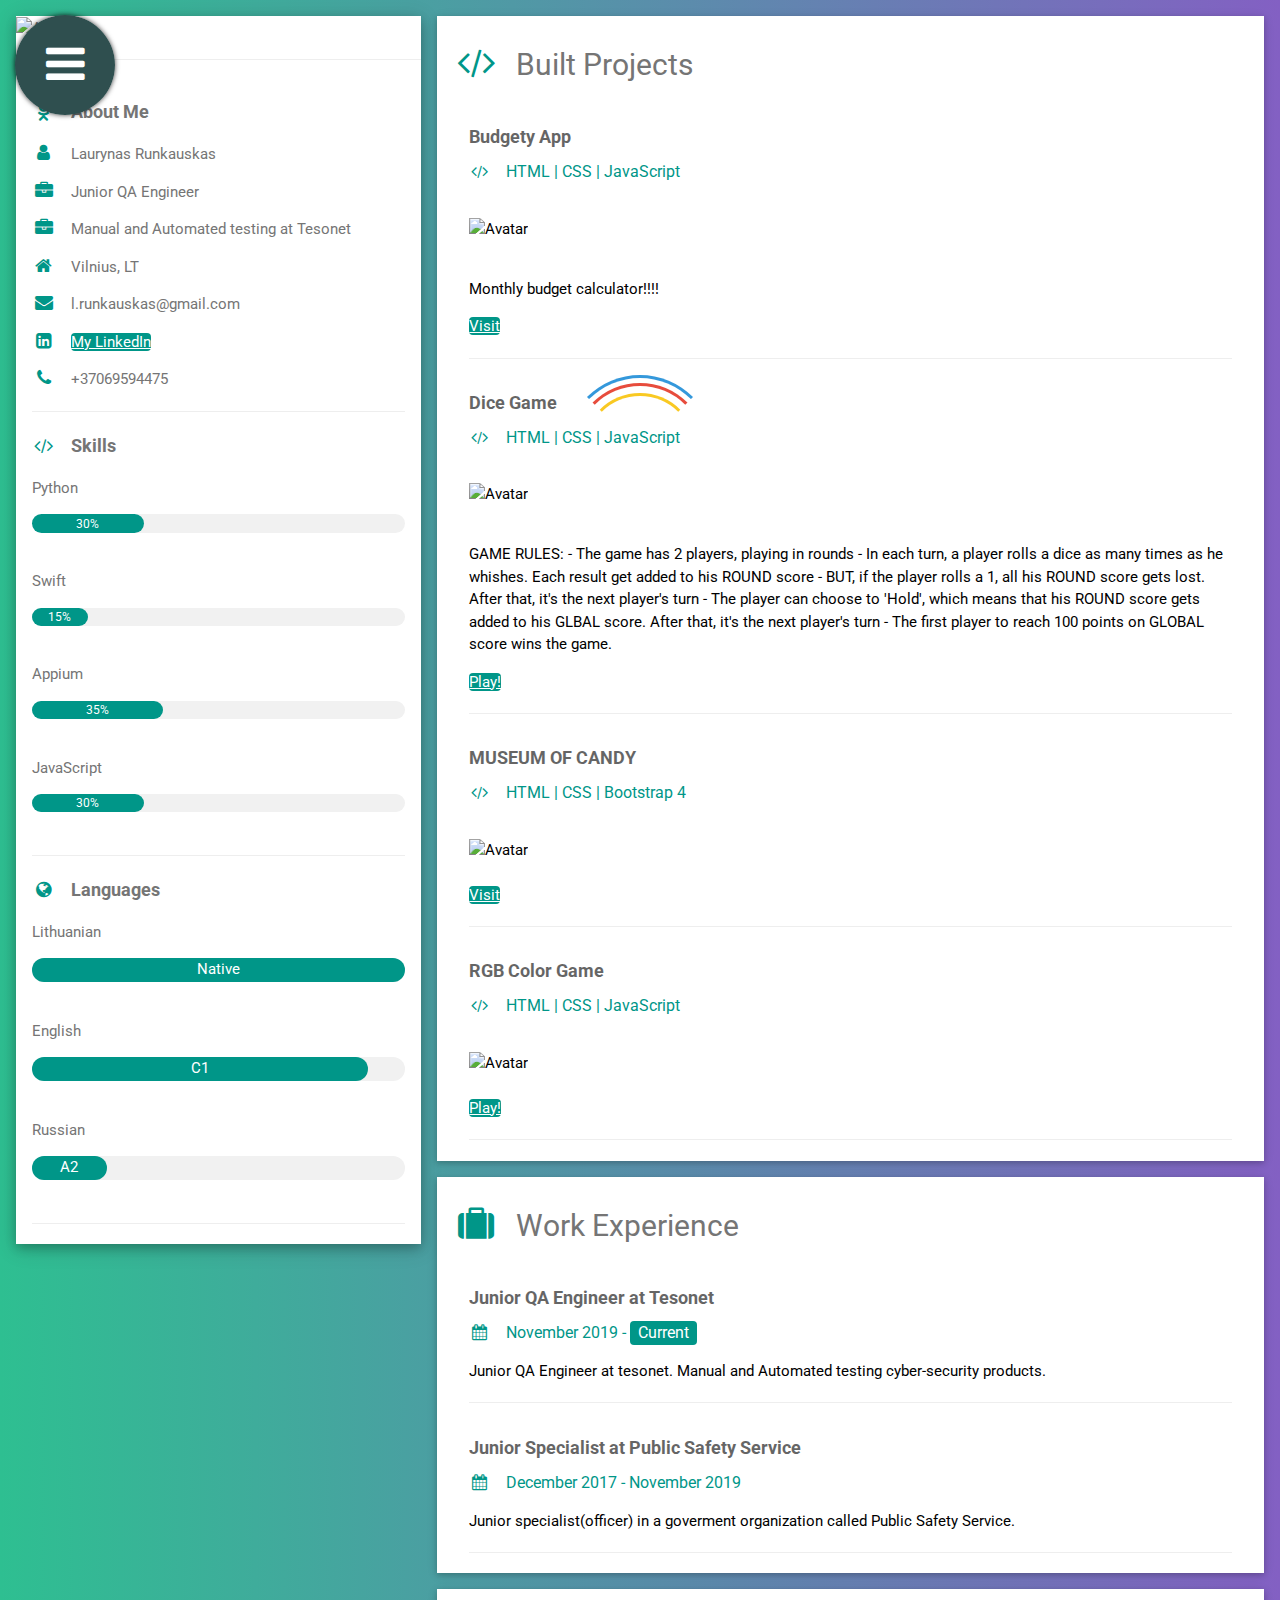
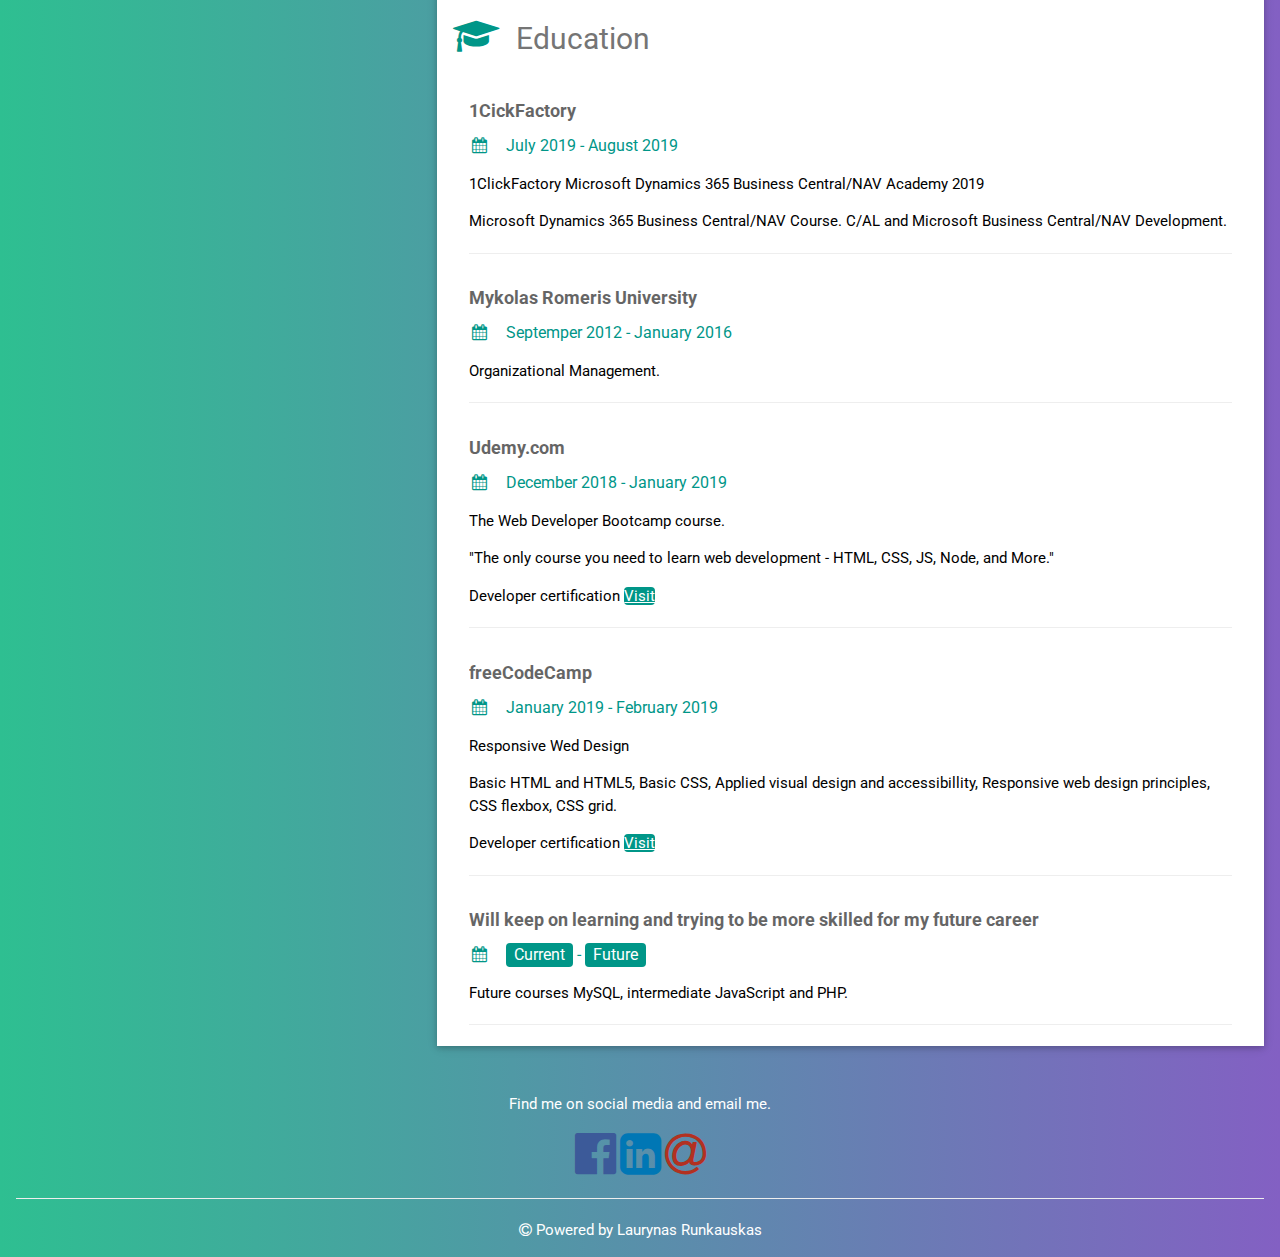
==== commit 068c59d0: "Update index.html" ====
--- a/index.html
+++ b/index.html
@@ -180,13 +180,13 @@
         <h2 class="w3-text-grey w3-padding-16"><i class="fa fa-suitcase fa-fw w3-margin-right w3-xxlarge w3-text-teal"></i>Work Experience</h2>
          <div class="w3-container">
           <h5 class="w3-opacity"><b>Junior QA Engineer at Tesonet</b></h5>
-          <h6 class="w3-text-teal"><i class="fa fa-calendar fa-fw w3-margin-right"></i><span class="w3-tag w3-teal w3-round">November 2019</span> - <span class="w3-tag w3-teal w3-round">Current</span></h6>
+          <h6 class="w3-text-teal"><i class="fa fa-calendar fa-fw w3-margin-right"></i>November 2019 - <span class="w3-tag w3-teal w3-round">Current</span></h6>
           <p>Junior QA Engineer at tesonet. Manual and Automated testing cyber-security products.</p>
           <hr>
         </div>
         <div class="w3-container">
           <h5 class="w3-opacity"><b>Junior Specialist at Public Safety Service</b></h5>
-          <h6 class="w3-text-teal"><i class="fa fa-calendar fa-fw w3-margin-right"></i><span class="w3-tag w3-teal w3-round">December 2017</span> - <span class="w3-tag w3-teal w3-round">November 2019</span></h6>
+          <h6 class="w3-text-teal"><i class="fa fa-calendar fa-fw w3-margin-right"></i>December 2017 - November 2019</h6>
           <p>Junior specialist(officer) in a goverment organization called Public Safety Service.</p>
           <hr>
         </div>
